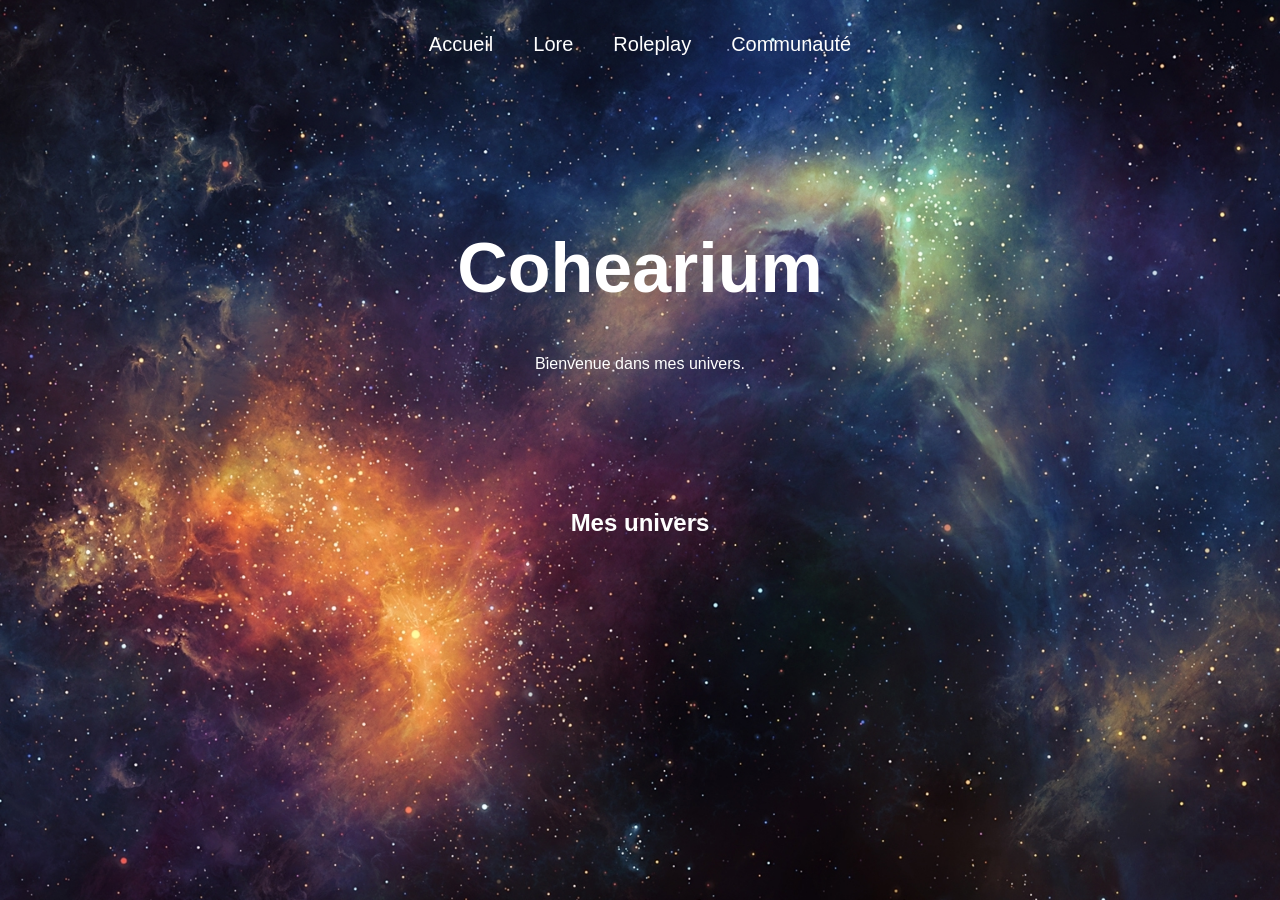
==== index.html @ 1e94feff "e" ====
<!DOCTYPE html>
<html>
<head>
    <link rel="stylesheet" href="style.css">
    <title>Mon site</title>
</head>
<body>
    <nav>
        <a href="#">Accueil</a>
        <a href="#">Lore</a>
        <a href="#">Roleplay</a>
        <a href="#">Communauté</a>
    </nav>
    <header>
        <h1>Cohearium</h1>
        <p>Bienvenue dans mes univers.</p>
    </header>

    <main>
        <h2>Mes univers</h2>
    </main>

</body>
</html>
---- style.css ----
body {
    background-image: url("galaxy.jpg");
    background-size: cover;
    background-position: center;
    background-attachment: fixed;
    color: white;
    font-family: Arial, sans-serif;
}

header {
    text-align: center;
    padding: 100px 20px;
}

h1 {
    font-size: 70px;
}

main {
    text-align: center;
}

nav {
    display: flex;
    justify-content: center;
    gap: 40px;
    padding: 25px;
}

nav a {
    color: white;
    text-decoration: none;
    font-size: 20px;
}
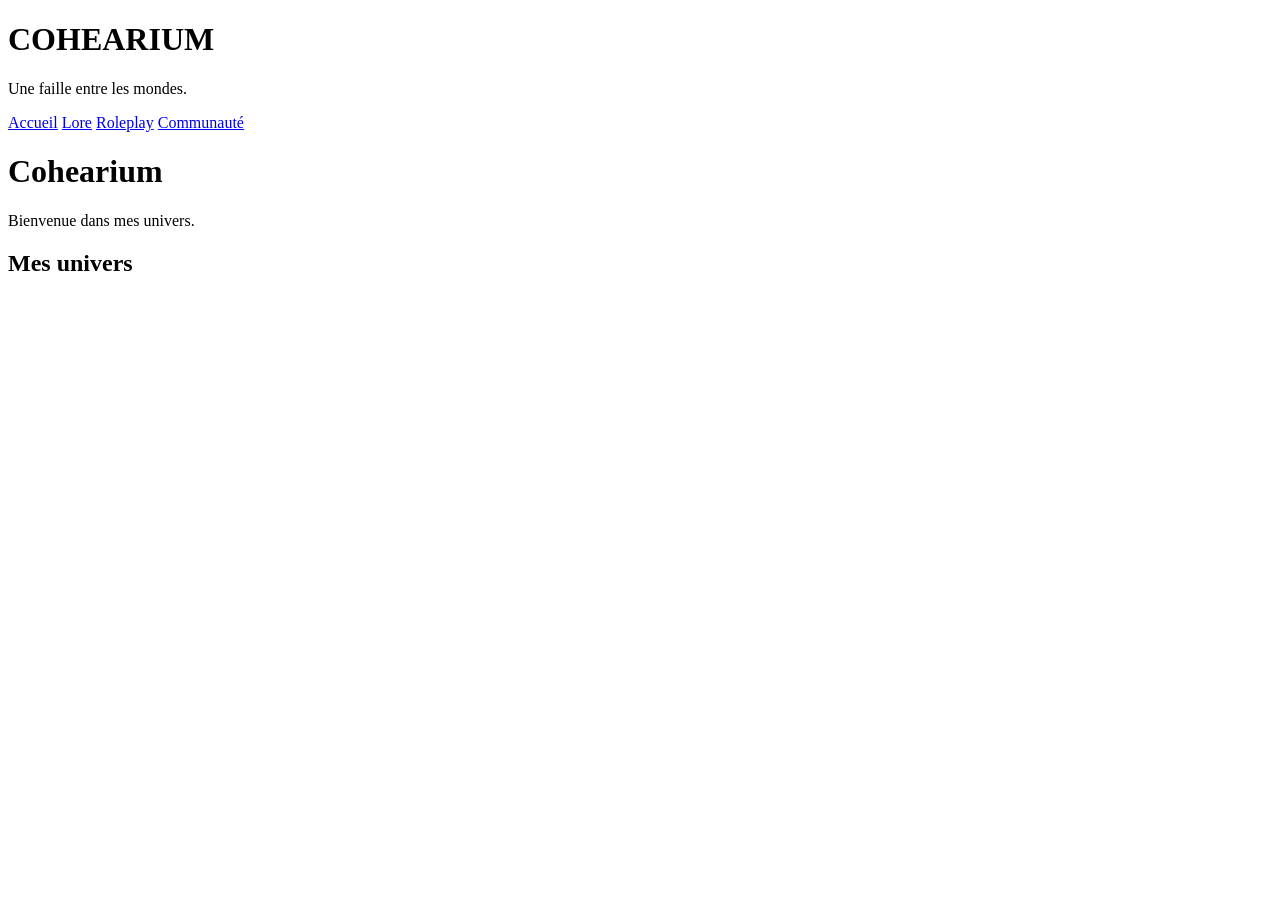
==== commit 414e0d8f: "a" ====
--- a/index.html
+++ b/index.html
@@ -1,9 +1,10 @@
 <!DOCTYPE html>
 <html>
 <head>
-    <link rel="stylesheet" href="style.css">
-    <title>Mon site</title>
+    <h1>COHEARIUM</h1>
+    <p>Une faille entre les mondes.</p>
 </head>
+
 <body>
     <nav>
         <a href="#">Accueil</a>
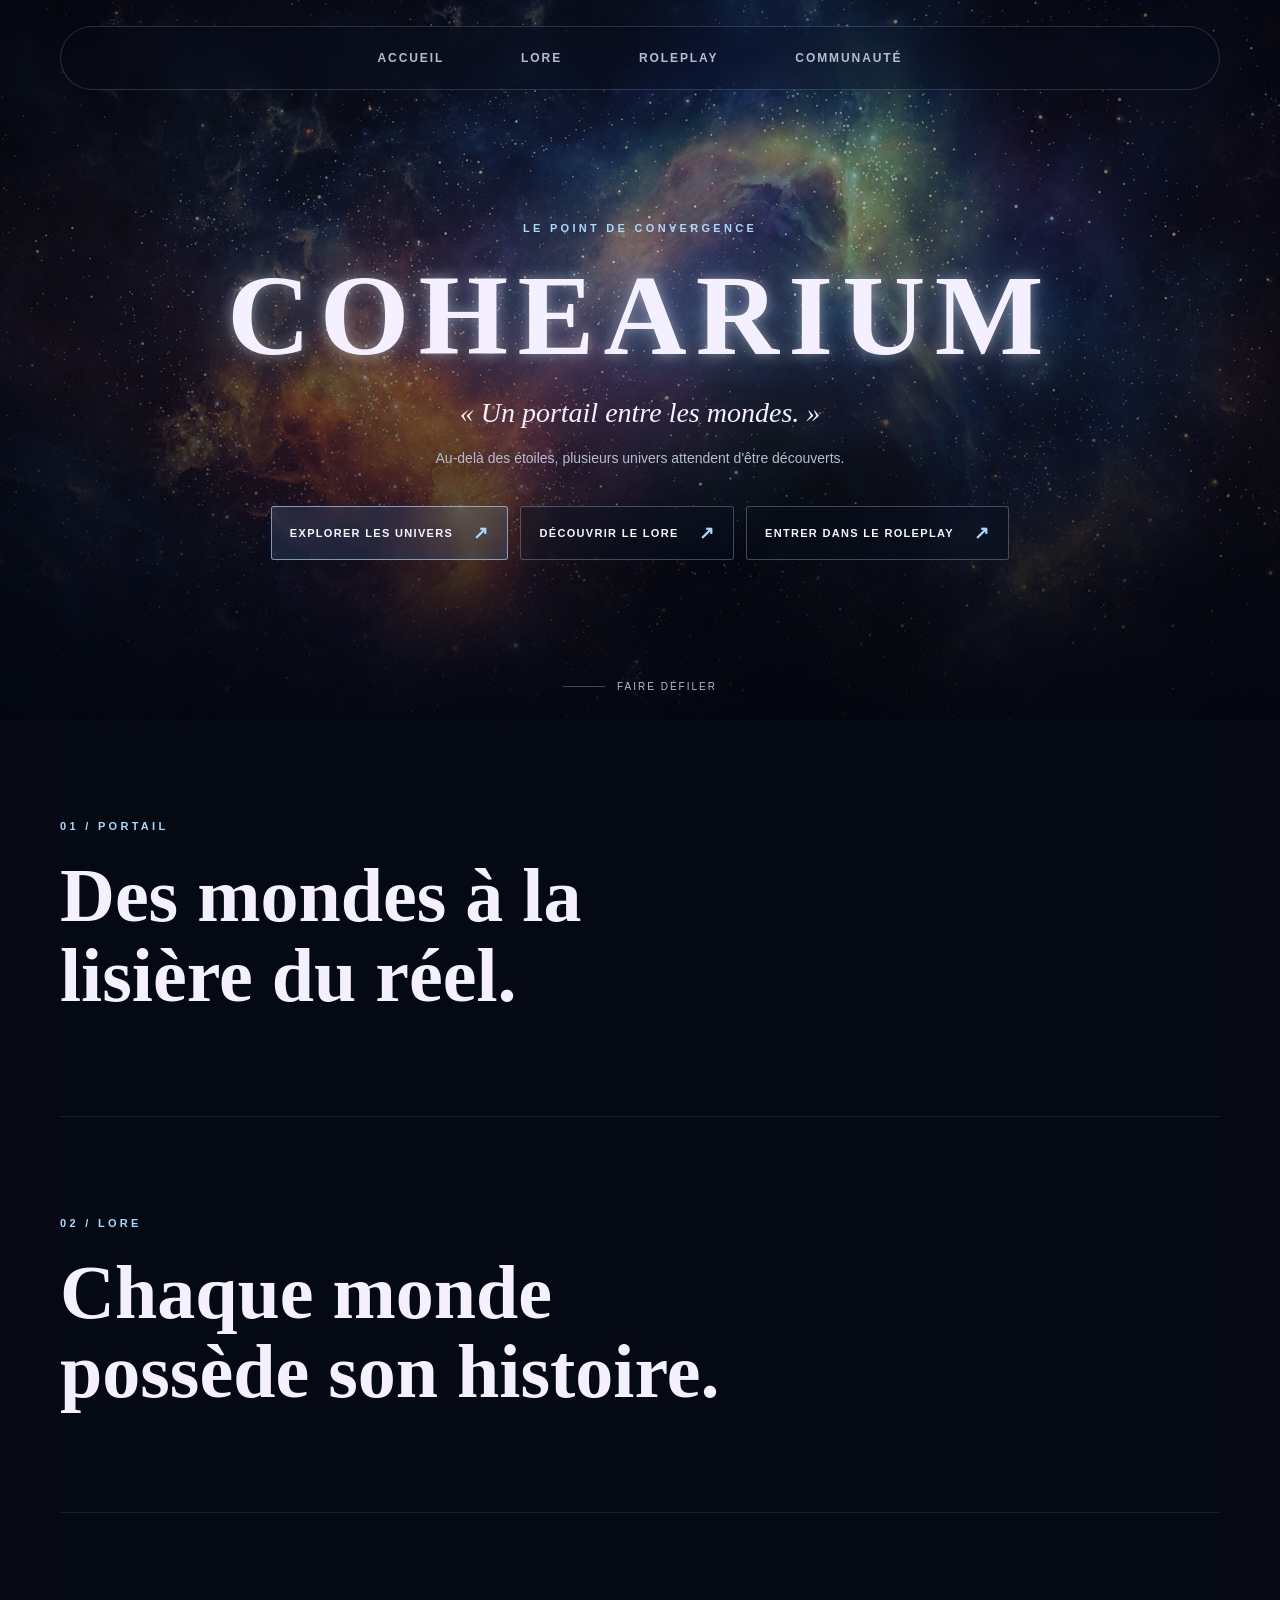
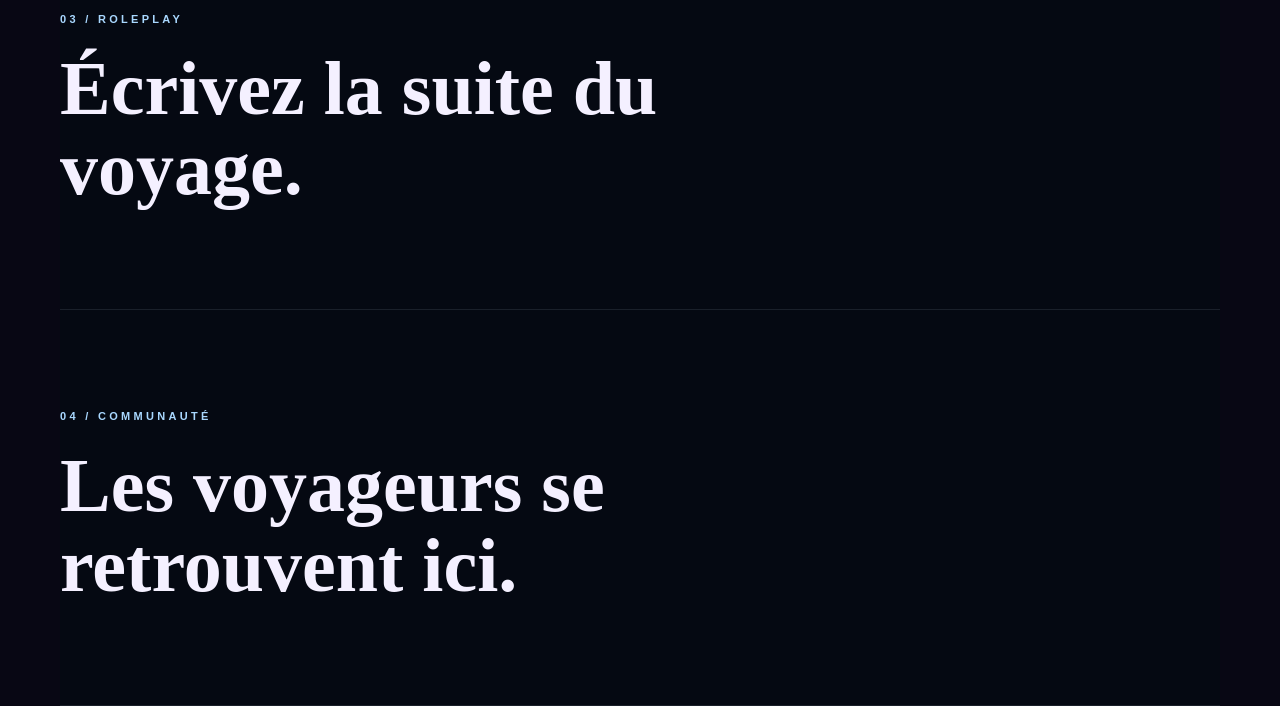
==== commit 844591eb: "e" ====
--- a/index.html
+++ b/index.html
@@ -1,25 +1,41 @@
 <!DOCTYPE html>
-<html>
+<html lang="fr">
 <head>
-    <h1>COHEARIUM</h1>
-    <p>Une faille entre les mondes.</p>
+    <meta charset="UTF-8">
+    <meta name="viewport" content="width=device-width, initial-scale=1.0">
+    <title>Cohearium | Un portail entre les mondes</title>
+    <link rel="stylesheet" href="style.css">
+    <script src="script.js" defer></script>
 </head>
 
 <body>
-    <nav>
-        <a href="#">Accueil</a>
-        <a href="#">Lore</a>
-        <a href="#">Roleplay</a>
-        <a href="#">Communauté</a>
-    </nav>
-    <header>
-        <h1>Cohearium</h1>
-        <p>Bienvenue dans mes univers.</p>
+    <header class="site-header" id="accueil">
+        <nav class="main-menu" aria-label="Menu principal">
+            <a class="active" href="#accueil">Accueil</a>
+            <a href="#lore">Lore</a>
+            <a href="#roleplay">Roleplay</a>
+            <a href="#communaute">Communauté</a>
+        </nav>
+
+        <main class="hero">
+            <p class="hero-kicker">Le point de convergence</p>
+            <h1>COHEARIUM</h1>
+            <p class="hero-subtitle">« Un portail entre les mondes. »</p>
+            <p class="hero-intro">Au-delà des étoiles, plusieurs univers attendent d'être découverts.</p>
+
+            <div class="portal-actions" aria-label="Accéder aux sections principales">
+                <a class="portal-button portal-button-primary" href="#univers"><span>Explorer les univers</span><span class="button-arrow" aria-hidden="true">↗</span></a>
+                <a class="portal-button" href="#lore"><span>Découvrir le lore</span><span class="button-arrow" aria-hidden="true">↗</span></a>
+                <a class="portal-button" href="#roleplay"><span>Entrer dans le roleplay</span><span class="button-arrow" aria-hidden="true">↗</span></a>
+            </div>
+
+            <a class="scroll-cue" href="#univers" aria-label="Faire défiler vers les univers"><span class="scroll-line"></span><span>Faire défiler</span></a>
+        </main>
     </header>
 
-    <main>
-        <h2>Mes univers</h2>
-    </main>
-
+    <section class="content-section" id="univers"><p class="section-label">01 / Portail</p><h2>Des mondes à la lisière du réel.</h2></section>
+    <section class="content-section" id="lore"><p class="section-label">02 / Lore</p><h2>Chaque monde possède son histoire.</h2></section>
+    <section class="content-section" id="roleplay"><p class="section-label">03 / Roleplay</p><h2>Écrivez la suite du voyage.</h2></section>
+    <section class="content-section" id="communaute"><p class="section-label">04 / Communauté</p><h2>Les voyageurs se retrouvent ici.</h2></section>
 </body>
 </html>
--- a/style.css
+++ b/style.css
@@ -0,0 +1,651 @@
+:root {
+	--ink: #f4f0ff;
+	--muted: #b8b0ce;
+	--violet: #b99cff;
+	--line: rgba(244, 240, 255, 0.18);
+	--night: #080714;
+}
+
+/* Homepage portal layout. Everything uses local system fonts for easy offline editing. */
+.site-header {
+	min-height: 100vh;
+	min-height: 720px;
+	display: flex;
+	flex-direction: column;
+	overflow: hidden;
+	background: linear-gradient(180deg, rgba(3, 6, 16, 0.5), rgba(3, 6, 16, 0.2) 35%, rgba(3, 6, 16, 0.92)), url('galaxy.jpg') center / cover no-repeat;
+}
+
+.site-header::after {
+	z-index: 0;
+	pointer-events: none;
+	background: radial-gradient(circle at 50% 48%, rgba(123, 184, 255, 0.15), transparent 31%), linear-gradient(90deg, rgba(2, 7, 17, 0.54), transparent 50%, rgba(2, 7, 17, 0.36));
+}
+
+.main-menu,
+.hero,
+.content-section {
+	width: min(1160px, calc(100% - 64px));
+	margin: 0 auto;
+}
+
+.main-menu {
+	position: relative;
+	z-index: 1;
+	margin-top: 26px;
+	padding: 18px 30px;
+	justify-content: center;
+	gap: clamp(28px, 6vw, 82px);
+	border: 1px solid rgba(210, 228, 255, 0.17);
+	border-radius: 999px;
+	background: rgba(9, 16, 32, 0.3);
+	backdrop-filter: blur(8px);
+}
+
+.main-menu a {
+	padding: 6px 0;
+	color: #b4bdd0;
+	font-size: 12px;
+	letter-spacing: 0.16em;
+	text-transform: uppercase;
+}
+
+.main-menu a::after {
+	background: #a9d8ff;
+}
+
+.main-menu a:hover,
+.main-menu a.active {
+	color: #f4f7ff;
+	text-shadow: 0 0 16px rgba(169, 216, 255, 0.8);
+}
+
+.hero {
+	position: relative;
+	z-index: 1;
+	flex: 1;
+	display: flex;
+	align-items: center;
+	flex-direction: column;
+	justify-content: center;
+	padding: 92px 0 120px;
+	text-align: center;
+}
+
+.hero-kicker,
+.section-label {
+	margin: 0 0 24px;
+	color: #a9d8ff;
+	font-size: 11px;
+	font-weight: 700;
+	letter-spacing: 0.3em;
+	text-transform: uppercase;
+}
+
+.hero h1,
+.content-section h2 {
+	margin: 0;
+	font-family: Georgia, 'Times New Roman', serif;
+	font-weight: 800;
+}
+
+.hero h1 {
+	font-size: clamp(58px, 10vw, 128px);
+	letter-spacing: 0.12em;
+	line-height: 1;
+	text-shadow: 0 0 14px rgba(244, 247, 255, 0.45), 0 0 48px rgba(128, 194, 255, 0.38);
+}
+
+.hero-subtitle {
+	margin: 24px 0 0;
+	font-family: Georgia, 'Times New Roman', serif;
+	font-size: clamp(19px, 3vw, 28px);
+	font-style: italic;
+}
+
+.hero-intro {
+	max-width: 440px;
+	margin: 18px 0 36px;
+	color: #b4bdd0;
+	font-size: 14px;
+	line-height: 1.6;
+}
+
+.portal-actions {
+	display: flex;
+	justify-content: center;
+	flex-wrap: wrap;
+	gap: 12px;
+}
+
+.portal-button {
+	min-width: 210px;
+	padding: 15px 18px;
+	display: inline-flex;
+	align-items: center;
+	justify-content: space-between;
+	gap: 20px;
+	border: 1px solid rgba(218, 231, 255, 0.28);
+	border-radius: 3px;
+	color: #f4f7ff;
+	background: rgba(9, 17, 34, 0.32);
+	font-size: 11px;
+	font-weight: 700;
+	letter-spacing: 0.12em;
+	text-transform: uppercase;
+	text-decoration: none;
+	backdrop-filter: blur(6px);
+	transition: 220ms ease;
+}
+
+.portal-button:hover,
+.portal-button:focus-visible {
+	border-color: #a9d8ff;
+	background: rgba(120, 178, 234, 0.16);
+	box-shadow: 0 0 22px rgba(124, 193, 255, 0.22);
+	transform: translateY(-3px);
+}
+
+.portal-button-primary {
+	border-color: rgba(169, 216, 255, 0.65);
+	background: rgba(104, 164, 220, 0.16);
+}
+
+.button-arrow {
+	color: #a9d8ff;
+	font-size: 18px;
+}
+
+.scroll-cue {
+	position: absolute;
+	bottom: 28px;
+	display: flex;
+	align-items: center;
+	gap: 12px;
+	color: #b4bdd0;
+	font-size: 10px;
+	letter-spacing: 0.2em;
+	text-transform: uppercase;
+	text-decoration: none;
+}
+
+.scroll-line {
+	width: 42px;
+	height: 1px;
+	background: rgba(218, 231, 255, 0.28);
+}
+
+.content-section {
+	min-height: 380px;
+	padding: 100px 0;
+	background: #050912;
+	border-bottom: 1px solid rgba(210, 228, 255, 0.1);
+}
+
+.content-section h2 {
+	max-width: 700px;
+	font-size: clamp(38px, 6vw, 76px);
+	line-height: 1.05;
+}
+
+@media (max-width: 700px) {
+	.main-menu,
+	.hero,
+	.content-section {
+		width: min(100% - 32px, 1160px);
+	}
+
+	.main-menu {
+		padding: 14px 12px;
+		gap: 0;
+		justify-content: space-around;
+	}
+
+	.main-menu a {
+		font-size: 9px;
+		letter-spacing: 0.08em;
+	}
+
+	.hero {
+		padding-top: 80px;
+	}
+
+	.hero h1 {
+		font-size: clamp(47px, 15vw, 90px);
+		letter-spacing: 0.07em;
+	}
+
+	.portal-actions {
+		width: 100%;
+		flex-direction: column;
+	}
+
+	.portal-button {
+		width: 100%;
+		min-width: 0;
+	}
+}
+
+* {
+	box-sizing: border-box;
+}
+
+html {
+	scroll-behavior: smooth;
+}
+
+body {
+	margin: 0;
+	color: var(--ink);
+	background: var(--night);
+	font-family: 'Space Grotesk', sans-serif;
+}
+
+.site-header {
+	min-height: 680px;
+	position: relative;
+	isolation: isolate;
+	background: linear-gradient(180deg, rgba(7, 6, 20, 0.28) 0%, rgba(7, 6, 20, 0.7) 76%, var(--night) 100%), url('galaxy.jpg') center / cover;
+}
+
+.site-header::after {
+	content: '';
+	position: absolute;
+	inset: 0;
+	z-index: -1;
+	background: radial-gradient(circle at 73% 32%, rgba(171, 124, 255, 0.22), transparent 28%), linear-gradient(90deg, rgba(8, 7, 20, 0.84), transparent 68%);
+}
+
+.header-content,
+.hero,
+main {
+	width: min(1120px, calc(100% - 48px));
+	margin: 0 auto;
+}
+
+.header-content {
+	padding: 30px 0;
+	display: flex;
+	align-items: center;
+	justify-content: space-between;
+	gap: 32px;
+	border-bottom: 1px solid var(--line);
+}
+
+.brand {
+	display: flex;
+	align-items: center;
+	gap: 12px;
+	color: var(--ink);
+	text-decoration: none;
+}
+
+.brand-mark {
+	color: var(--violet);
+	font-size: 27px;
+	line-height: 1;
+}
+
+.brand strong,
+.brand small {
+	display: block;
+}
+
+.brand strong {
+	font-family: 'Syne', sans-serif;
+	font-size: 17px;
+	letter-spacing: 0.16em;
+}
+
+.brand small {
+	margin-top: 4px;
+	color: var(--muted);
+	font-size: 10px;
+	letter-spacing: 0.08em;
+	text-transform: uppercase;
+}
+
+.main-menu {
+	display: flex;
+	align-items: center;
+	gap: clamp(18px, 3vw, 42px);
+}
+
+.main-menu a {
+	position: relative;
+	padding: 8px 0;
+	color: var(--muted);
+	font-size: 13px;
+	font-weight: 600;
+	text-decoration: none;
+	transition: color 180ms ease;
+}
+
+.main-menu a::after {
+	content: '';
+	position: absolute;
+	right: 0;
+	bottom: 0;
+	left: 0;
+	height: 2px;
+	background: var(--violet);
+	transform: scaleX(0);
+	transition: transform 180ms ease;
+}
+
+.main-menu a:hover,
+.main-menu a.active {
+	color: var(--ink);
+}
+
+.main-menu a:hover::after,
+.main-menu a.active::after {
+	transform: scaleX(1);
+}
+
+.hero {
+	padding: clamp(100px, 17vh, 170px) 0 120px;
+}
+
+.eyebrow {
+	margin: 0 0 18px;
+	color: var(--violet);
+	font-size: 11px;
+	font-weight: 700;
+	letter-spacing: 0.2em;
+	text-transform: uppercase;
+}
+
+.hero h1,
+main h2 {
+	margin: 0;
+	font-family: 'Syne', sans-serif;
+	font-weight: 800;
+	letter-spacing: -0.02em;
+}
+
+.hero h1 {
+	max-width: 680px;
+	font-size: clamp(48px, 8vw, 94px);
+	line-height: 0.98;
+}
+
+.hero-copy {
+	max-width: 430px;
+	margin: 26px 0 32px;
+	color: var(--muted);
+	font-size: 16px;
+	line-height: 1.6;
+}
+
+.hero-link {
+	display: inline-flex;
+	align-items: center;
+	gap: 12px;
+	color: var(--ink);
+	font-size: 13px;
+	font-weight: 700;
+	text-decoration: none;
+}
+
+.hero-link span {
+	color: var(--violet);
+	font-size: 20px;
+}
+
+main section {
+	padding: 92px 0;
+}
+
+main h2 {
+	font-size: clamp(32px, 5vw, 56px);
+}
+
+@media (max-width: 700px) {
+	.site-header {
+		min-height: 720px;
+	}
+
+	.header-content {
+		width: min(100% - 32px, 1120px);
+		padding: 22px 0;
+		align-items: flex-start;
+		flex-direction: column;
+		gap: 22px;
+	}
+
+	.main-menu {
+		width: 100%;
+		justify-content: space-between;
+		gap: 10px;
+	}
+
+	.main-menu a {
+		font-size: 11px;
+	}
+
+	.hero,
+	main {
+		width: min(100% - 32px, 1120px);
+	}
+
+	.hero {
+		padding-top: 105px;
+	}
+}
+
+/* Final homepage overrides keep the design easy to find and edit. */
+.site-header {
+	min-height: 100vh;
+	min-height: 720px;
+	display: flex;
+	flex-direction: column;
+	overflow: hidden;
+	background: linear-gradient(180deg, rgba(3, 6, 16, 0.5), rgba(3, 6, 16, 0.2) 35%, rgba(3, 6, 16, 0.92)), url('galaxy.jpg') center / cover no-repeat;
+}
+
+.site-header::after {
+	z-index: 0;
+	pointer-events: none;
+	background: radial-gradient(circle at 50% 48%, rgba(123, 184, 255, 0.15), transparent 31%), linear-gradient(90deg, rgba(2, 7, 17, 0.54), transparent 50%, rgba(2, 7, 17, 0.36));
+}
+
+.main-menu,
+.hero,
+.content-section {
+	width: min(1160px, calc(100% - 64px));
+	margin-right: auto;
+	margin-left: auto;
+}
+
+.main-menu {
+	position: relative;
+	z-index: 1;
+	margin-top: 26px;
+	padding: 18px 30px;
+	justify-content: center;
+	gap: clamp(28px, 6vw, 82px);
+	border: 1px solid rgba(210, 228, 255, 0.17);
+	border-radius: 999px;
+	background: rgba(9, 16, 32, 0.3);
+	backdrop-filter: blur(8px);
+}
+
+.main-menu a {
+	padding: 6px 0;
+	color: #b4bdd0;
+	font-size: 12px;
+	letter-spacing: 0.16em;
+	text-transform: uppercase;
+}
+
+.main-menu a:hover,
+.main-menu a.active {
+	color: #f4f7ff;
+	text-shadow: 0 0 16px rgba(169, 216, 255, 0.8);
+}
+
+.main-menu a::after {
+	background: #a9d8ff;
+}
+
+.hero {
+	position: relative;
+	z-index: 1;
+	flex: 1;
+	display: flex;
+	align-items: center;
+	flex-direction: column;
+	justify-content: center;
+	padding: 92px 0 120px;
+	text-align: center;
+}
+
+.hero h1,
+.content-section h2 {
+	font-family: Georgia, 'Times New Roman', serif;
+}
+
+.hero h1 {
+	max-width: 100%;
+	font-size: clamp(52px, 9vw, 118px);
+	letter-spacing: 0.08em;
+	line-height: 1;
+	text-shadow: 0 0 14px rgba(244, 247, 255, 0.45), 0 0 48px rgba(128, 194, 255, 0.38);
+}
+
+.hero-kicker,
+.section-label {
+	color: #a9d8ff;
+	letter-spacing: 0.3em;
+}
+
+.hero-subtitle {
+	margin: 24px 0 0;
+	font-family: Georgia, 'Times New Roman', serif;
+	font-size: clamp(19px, 3vw, 28px);
+	font-style: italic;
+}
+
+.hero-intro {
+	max-width: 440px;
+	margin: 18px 0 36px;
+	color: #b4bdd0;
+	font-size: 14px;
+	line-height: 1.6;
+}
+
+.portal-actions {
+	display: flex;
+	justify-content: center;
+	flex-wrap: wrap;
+	gap: 12px;
+}
+
+.portal-button {
+	min-width: 210px;
+	padding: 15px 18px;
+	display: inline-flex;
+	align-items: center;
+	justify-content: space-between;
+	gap: 20px;
+	border: 1px solid rgba(218, 231, 255, 0.28);
+	border-radius: 3px;
+	color: #f4f7ff;
+	background: rgba(9, 17, 34, 0.32);
+	font-size: 11px;
+	font-weight: 700;
+	letter-spacing: 0.12em;
+	text-transform: uppercase;
+	text-decoration: none;
+	backdrop-filter: blur(6px);
+	transition: 220ms ease;
+}
+
+.portal-button:hover,
+.portal-button:focus-visible {
+	border-color: #a9d8ff;
+	background: rgba(120, 178, 234, 0.16);
+	box-shadow: 0 0 22px rgba(124, 193, 255, 0.22);
+	transform: translateY(-3px);
+}
+
+.portal-button-primary {
+	border-color: rgba(169, 216, 255, 0.65);
+	background: rgba(104, 164, 220, 0.16);
+}
+
+.button-arrow {
+	color: #a9d8ff;
+	font-size: 18px;
+}
+
+.scroll-cue {
+	position: absolute;
+	bottom: 28px;
+	display: flex;
+	align-items: center;
+	gap: 12px;
+	color: #b4bdd0;
+	font-size: 10px;
+	letter-spacing: 0.2em;
+	text-transform: uppercase;
+	text-decoration: none;
+}
+
+.scroll-line {
+	width: 42px;
+	height: 1px;
+	background: rgba(218, 231, 255, 0.28);
+}
+
+.content-section {
+	min-height: 380px;
+	padding: 100px 0;
+	background: #050912;
+	border-bottom: 1px solid rgba(210, 228, 255, 0.1);
+}
+
+.content-section h2 {
+	max-width: 700px;
+	font-size: clamp(38px, 6vw, 76px);
+	line-height: 1.05;
+}
+
+@media (max-width: 700px) {
+	.main-menu,
+	.hero,
+	.content-section {
+		width: min(100% - 32px, 1160px);
+	}
+
+	.main-menu {
+		padding: 14px 12px;
+		gap: 0;
+		justify-content: space-around;
+	}
+
+	.main-menu a {
+		font-size: 9px;
+		letter-spacing: 0.08em;
+	}
+
+	.hero {
+		padding-top: 80px;
+	}
+
+	.hero h1 {
+		font-size: clamp(43px, 14vw, 78px);
+		letter-spacing: 0.05em;
+	}
+
+	.portal-actions {
+		width: 100%;
+		flex-direction: column;
+	}
+
+	.portal-button {
+		width: 100%;
+		min-width: 0;
+	}
+}
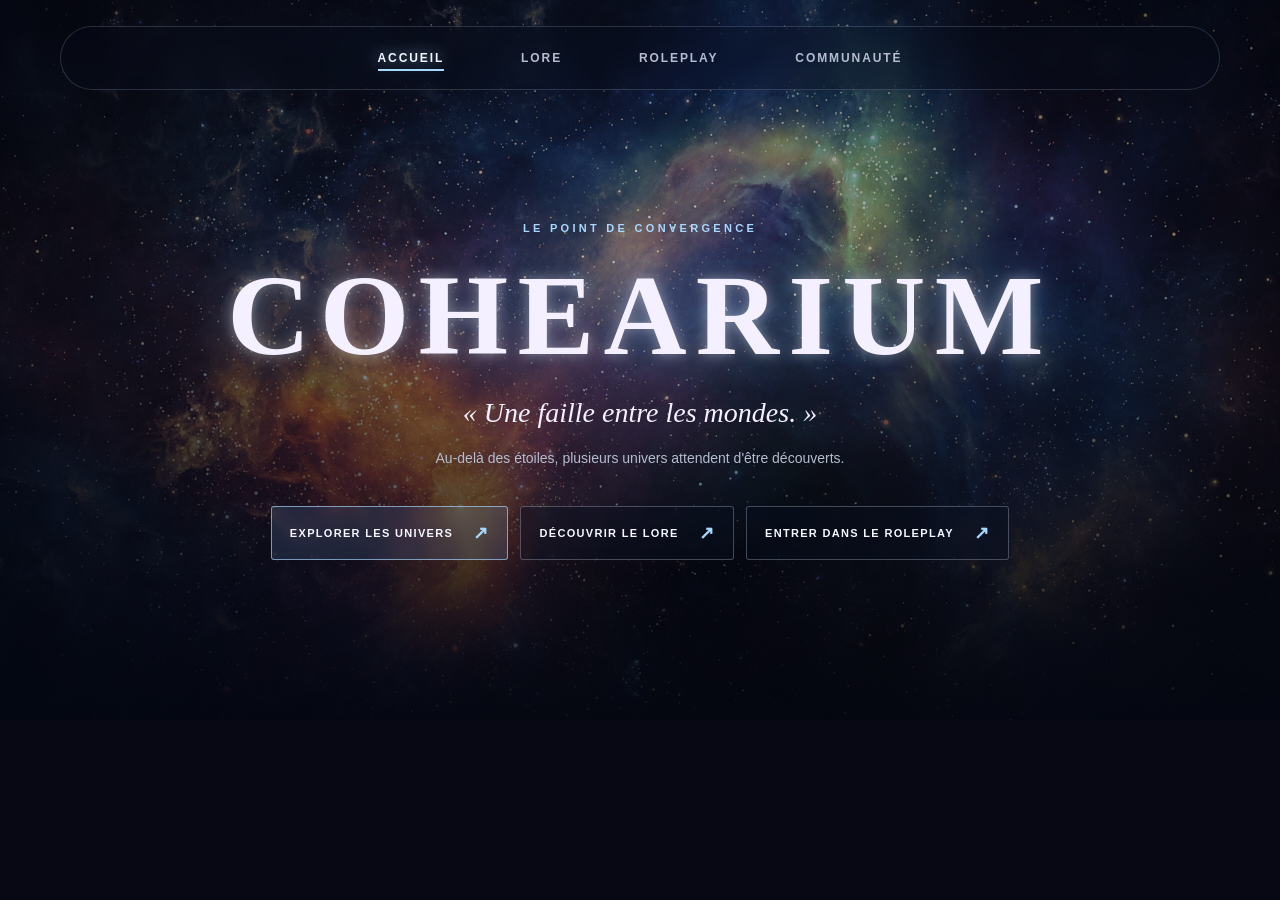
==== commit e04ed0f2: "a" ====
--- a/index.html
+++ b/index.html
@@ -3,39 +3,31 @@
 <head>
     <meta charset="UTF-8">
     <meta name="viewport" content="width=device-width, initial-scale=1.0">
-    <title>Cohearium | Un portail entre les mondes</title>
+    <title>Cohearium | Une faille entre les mondes</title>
     <link rel="stylesheet" href="style.css">
-    <script src="script.js" defer></script>
 </head>
 
 <body>
     <header class="site-header" id="accueil">
         <nav class="main-menu" aria-label="Menu principal">
             <a class="active" href="#accueil">Accueil</a>
-            <a href="#lore">Lore</a>
-            <a href="#roleplay">Roleplay</a>
-            <a href="#communaute">Communauté</a>
+            <a href="lore.html">Lore</a>
+            <a href="roleplay.html">Roleplay</a>
+            <a href="communaute.html">Communauté</a>
         </nav>
 
         <main class="hero">
             <p class="hero-kicker">Le point de convergence</p>
             <h1>COHEARIUM</h1>
-            <p class="hero-subtitle">« Un portail entre les mondes. »</p>
+            <p class="hero-subtitle">« Une faille entre les mondes. »</p>
             <p class="hero-intro">Au-delà des étoiles, plusieurs univers attendent d'être découverts.</p>
 
             <div class="portal-actions" aria-label="Accéder aux sections principales">
-                <a class="portal-button portal-button-primary" href="#univers"><span>Explorer les univers</span><span class="button-arrow" aria-hidden="true">↗</span></a>
-                <a class="portal-button" href="#lore"><span>Découvrir le lore</span><span class="button-arrow" aria-hidden="true">↗</span></a>
-                <a class="portal-button" href="#roleplay"><span>Entrer dans le roleplay</span><span class="button-arrow" aria-hidden="true">↗</span></a>
+                <a class="portal-button portal-button-primary" href="univers.html"><span>Explorer les univers</span><span class="button-arrow" aria-hidden="true">↗</span></a>
+                <a class="portal-button" href="lore.html"><span>Découvrir le lore</span><span class="button-arrow" aria-hidden="true">↗</span></a>
+                <a class="portal-button" href="roleplay.html"><span>Entrer dans le roleplay</span><span class="button-arrow" aria-hidden="true">↗</span></a>
             </div>
-
-            <a class="scroll-cue" href="#univers" aria-label="Faire défiler vers les univers"><span class="scroll-line"></span><span>Faire défiler</span></a>
         </main>
     </header>
-
-    <section class="content-section" id="univers"><p class="section-label">01 / Portail</p><h2>Des mondes à la lisière du réel.</h2></section>
-    <section class="content-section" id="lore"><p class="section-label">02 / Lore</p><h2>Chaque monde possède son histoire.</h2></section>
-    <section class="content-section" id="roleplay"><p class="section-label">03 / Roleplay</p><h2>Écrivez la suite du voyage.</h2></section>
-    <section class="content-section" id="communaute"><p class="section-label">04 / Communauté</p><h2>Les voyageurs se retrouvent ici.</h2></section>
 </body>
 </html>
--- a/style.css
+++ b/style.css
@@ -13,7 +13,7 @@
 	display: flex;
 	flex-direction: column;
 	overflow: hidden;
-	background: linear-gradient(180deg, rgba(3, 6, 16, 0.5), rgba(3, 6, 16, 0.2) 35%, rgba(3, 6, 16, 0.92)), url('galaxy.jpg') center / cover no-repeat;
+	background: linear-gradient(180deg, rgba(3, 6, 16, 0.5), rgba(3, 6, 16, 0.2) 35%, rgba(3, 6, 16, 0.92)), url('galaxy.png') center / cover no-repeat, url('galaxy.jpg') center / cover no-repeat;
 }
 
 .site-header::after {
@@ -245,7 +245,7 @@
 	min-height: 680px;
 	position: relative;
 	isolation: isolate;
-	background: linear-gradient(180deg, rgba(7, 6, 20, 0.28) 0%, rgba(7, 6, 20, 0.7) 76%, var(--night) 100%), url('galaxy.jpg') center / cover;
+	background: linear-gradient(180deg, rgba(7, 6, 20, 0.28) 0%, rgba(7, 6, 20, 0.7) 76%, var(--night) 100%), url('galaxy.png') center / cover no-repeat, url('galaxy.jpg') center / cover no-repeat;
 }
 
 .site-header::after {
@@ -441,7 +441,7 @@
 	display: flex;
 	flex-direction: column;
 	overflow: hidden;
-	background: linear-gradient(180deg, rgba(3, 6, 16, 0.5), rgba(3, 6, 16, 0.2) 35%, rgba(3, 6, 16, 0.92)), url('galaxy.jpg') center / cover no-repeat;
+	background: linear-gradient(180deg, rgba(3, 6, 16, 0.5), rgba(3, 6, 16, 0.2) 35%, rgba(3, 6, 16, 0.92)), url('galaxy.png') center / cover no-repeat, url('galaxy.jpg') center / cover no-repeat;
 }
 
 .site-header::after {
@@ -648,4 +648,4 @@
 		width: 100%;
 		min-width: 0;
 	}
-}
+}
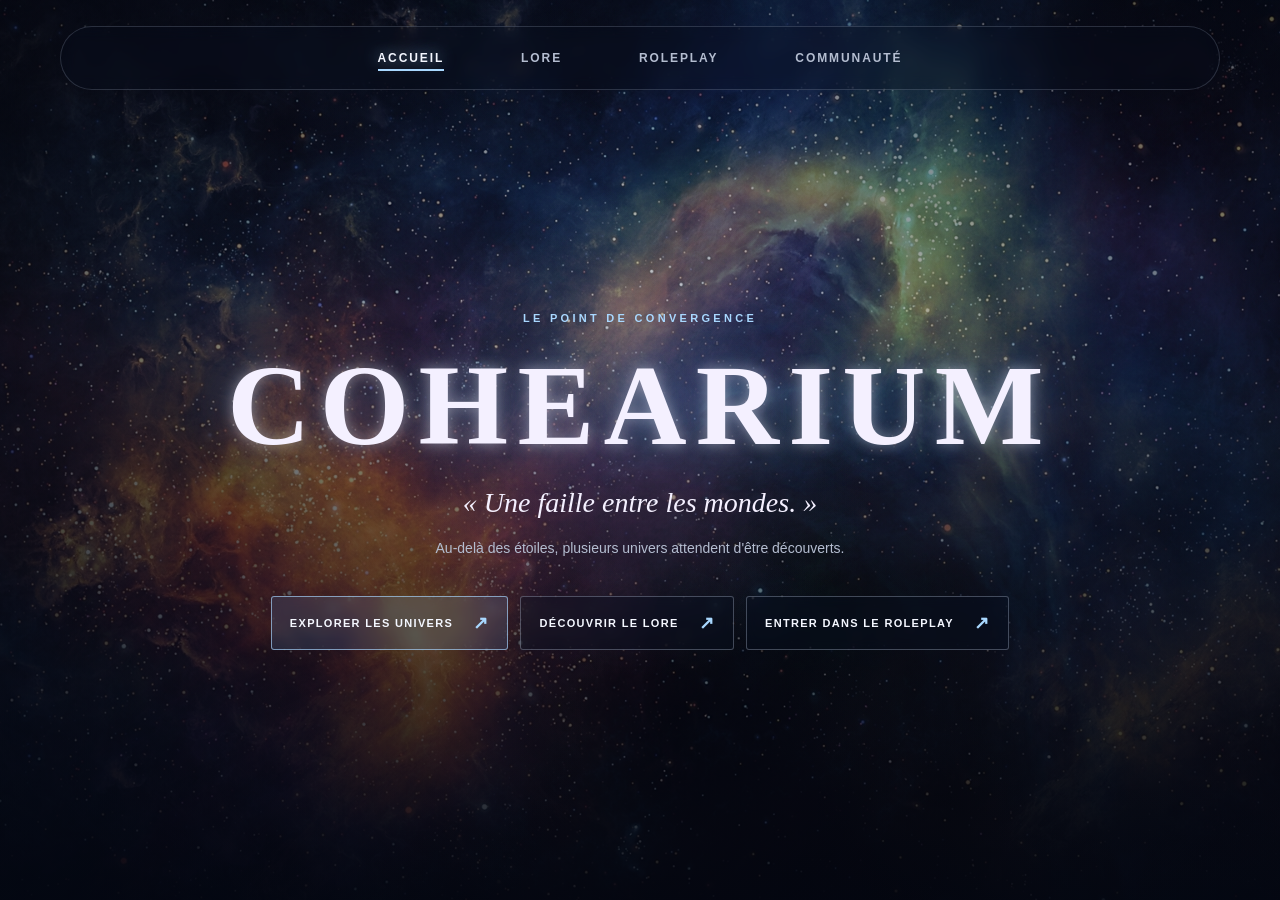
==== commit a405cc69: "fah" ====
--- a/index.html
+++ b/index.html
@@ -24,7 +24,7 @@
 
             <div class="portal-actions" aria-label="Accéder aux sections principales">
                 <a class="portal-button portal-button-primary" href="univers.html"><span>Explorer les univers</span><span class="button-arrow" aria-hidden="true">↗</span></a>
-                <a class="portal-button" href="lore.html"><span>Découvrir le lore</span><span class="button-arrow" aria-hidden="true">↗</span></a>
+                <a class="portal-button portal-button-middle" href="lore.html"><span>Découvrir le lore</span><span class="button-arrow" aria-hidden="true">↗</span></a>
                 <a class="portal-button" href="roleplay.html"><span>Entrer dans le roleplay</span><span class="button-arrow" aria-hidden="true">↗</span></a>
             </div>
         </main>
--- a/style.css
+++ b/style.css
@@ -151,6 +151,17 @@
 	background: rgba(104, 164, 220, 0.16);
 }
 
+/* The middle button blends the brighter primary button with the darker side buttons. */
+.portal-button-middle {
+	border-color: rgba(169, 216, 255, 0.46);
+	background: rgba(57, 105, 157, 0.24);
+}
+
+.portal-button-middle:hover,
+.portal-button-middle:focus-visible {
+	background: rgba(99, 157, 211, 0.2);
+}
+
 .button-arrow {
 	color: #a9d8ff;
 	font-size: 18px;
@@ -224,6 +235,301 @@
 		width: 100%;
 		min-width: 0;
 	}
+}
+
+/* Lore page */
+.lore-page {
+	min-height: 100vh;
+	background: #050912;
+}
+
+.lore-header {
+	min-height: 360px;
+	padding-bottom: 70px;
+	background: linear-gradient(180deg, rgba(3, 6, 16, 0.42), #050912), url('galaxy.jpg') center 42% / cover no-repeat;
+}
+
+.lore-intro {
+	width: min(1160px, calc(100% - 64px));
+	margin: 0 auto;
+	padding-top: 74px;
+}
+
+.lore-intro h1 {
+	margin: 0;
+	font-family: Georgia, 'Times New Roman', serif;
+	font-size: clamp(48px, 8vw, 94px);
+	line-height: 1;
+	text-shadow: 0 0 28px rgba(128, 194, 255, 0.4);
+}
+
+.lore-intro p:last-child {
+	max-width: 460px;
+	margin: 22px 0 0;
+	color: #b4bdd0;
+	line-height: 1.6;
+}
+
+.worlds {
+	width: min(1160px, calc(100% - 64px));
+	margin: -30px auto 0;
+	display: grid;
+	grid-template-columns: repeat(2, minmax(0, 1fr));
+	gap: 22px;
+}
+
+.world-card {
+	position: relative;
+	min-height: 430px;
+	overflow: hidden;
+	border: 1px solid rgba(218, 231, 255, 0.22);
+	border-radius: 4px;
+	color: #f4f7ff;
+	background: #0b1220;
+	text-decoration: none;
+}
+
+.world-card img,
+.world-card-overlay {
+	position: absolute;
+	inset: 0;
+	width: 100%;
+	height: 100%;
+}
+
+.world-card img {
+	object-fit: cover;
+	transition: transform 500ms ease;
+}
+
+.world-card-overlay {
+	background: linear-gradient(180deg, rgba(3, 6, 16, 0.04) 20%, rgba(3, 6, 16, 0.88) 100%);
+}
+
+.world-card-content {
+	position: absolute;
+	right: 28px;
+	bottom: 26px;
+	left: 28px;
+	display: flex;
+	align-items: flex-start;
+	flex-direction: column;
+}
+
+.world-number {
+	margin-bottom: 10px;
+	color: #a9d8ff;
+	font-size: 10px;
+	font-weight: 700;
+	letter-spacing: 0.22em;
+	text-transform: uppercase;
+}
+
+.world-card strong {
+	font-family: Georgia, 'Times New Roman', serif;
+	font-size: clamp(38px, 5vw, 62px);
+}
+
+.world-link {
+	margin-top: 18px;
+	font-size: 11px;
+	font-weight: 700;
+	letter-spacing: 0.12em;
+	text-transform: uppercase;
+}
+
+.world-link span {
+	margin-left: 8px;
+	color: #a9d8ff;
+	font-size: 18px;
+}
+
+.world-card:hover,
+.world-card:focus-visible {
+	border-color: #a9d8ff;
+	box-shadow: 0 0 28px rgba(124, 193, 255, 0.16);
+}
+
+.world-card:hover img,
+.world-card:focus-visible img {
+	transform: scale(1.05);
+}
+
+@media (max-width: 700px) {
+	.lore-header,
+	.lore-intro,
+	.worlds {
+		width: 100%;
+	}
+
+	.lore-header {
+		min-height: 390px;
+		padding-bottom: 60px;
+	}
+
+	.lore-intro {
+		padding: 64px 16px 0;
+	}
+
+	.worlds {
+		width: calc(100% - 32px);
+		margin-top: -20px;
+		grid-template-columns: 1fr;
+	}
+
+	.world-card {
+		min-height: 360px;
+	}
+}
+
+/* Vixy page */
+.vixy-page {
+	min-height: 100vh;
+	background: #050912;
+}
+
+.vixy-header {
+	min-height: 440px;
+	padding-bottom: 80px;
+	background: linear-gradient(180deg, rgba(3, 6, 16, 0.42), #050912), url('vixy.jpg') center / cover no-repeat;
+}
+
+.vixy-heading,
+.vixy-content {
+	width: min(1000px, calc(100% - 64px));
+	margin: 0 auto;
+}
+
+.vixy-heading {
+	padding-top: 88px;
+}
+
+.vixy-heading h1 {
+	margin: 0;
+	font-family: Georgia, 'Times New Roman', serif;
+	font-size: clamp(64px, 12vw, 140px);
+	line-height: 0.95;
+	text-shadow: 0 0 30px rgba(128, 194, 255, 0.45);
+}
+
+.vixy-heading p:last-child {
+	max-width: 480px;
+	margin: 22px 0 0;
+	color: #b4bdd0;
+	line-height: 1.6;
+}
+
+.vixy-content {
+	position: relative;
+	margin-top: -44px;
+	padding-bottom: 90px;
+}
+
+.lore-article {
+	padding: clamp(26px, 5vw, 58px);
+	border: 1px solid rgba(218, 231, 255, 0.24);
+	border-radius: 4px;
+	background: rgba(7, 14, 28, 0.78);
+	box-shadow: 0 18px 60px rgba(0, 0, 0, 0.35);
+	backdrop-filter: blur(12px);
+}
+
+.lore-article p {
+	margin: 0 0 20px;
+	color: #d6deec;
+	font-family: Georgia, 'Times New Roman', serif;
+	font-size: 17px;
+	line-height: 1.8;
+}
+
+.lore-article p:last-child {
+	margin-bottom: 0;
+}
+
+.lore-article .lore-quote {
+	margin: 30px 0;
+	padding-left: 22px;
+	border-left: 2px solid #a9d8ff;
+	color: #f4f7ff;
+	font-size: clamp(20px, 3vw, 28px);
+	line-height: 1.4;
+	text-shadow: 0 0 16px rgba(169, 216, 255, 0.35);
+}
+
+.vixy-links {
+	margin-top: 28px;
+	display: flex;
+	justify-content: center;
+	flex-wrap: wrap;
+	gap: 12px;
+}
+
+.vixy-links a {
+	min-width: 150px;
+	padding: 14px 20px;
+	border: 1px solid rgba(218, 231, 255, 0.28);
+	border-radius: 3px;
+	color: #f4f7ff;
+	background: rgba(9, 17, 34, 0.68);
+	font-size: 11px;
+	font-weight: 700;
+	letter-spacing: 0.14em;
+	text-align: center;
+	text-transform: uppercase;
+	text-decoration: none;
+	transition: 220ms ease;
+}
+
+.vixy-links a:hover,
+.vixy-links a:focus-visible {
+	border-color: #a9d8ff;
+	background: rgba(99, 157, 211, 0.2);
+	box-shadow: 0 0 20px rgba(124, 193, 255, 0.18);
+	transform: translateY(-2px);
+}
+
+@media (max-width: 700px) {
+	.vixy-header,
+	.vixy-heading,
+	.vixy-content {
+		width: 100%;
+	}
+
+	.vixy-header {
+		min-height: 400px;
+		padding-bottom: 60px;
+	}
+
+	.vixy-heading {
+		padding: 68px 16px 0;
+	}
+
+	.vixy-content {
+		width: calc(100% - 32px);
+	}
+
+	.lore-article p {
+		font-size: 16px;
+		line-height: 1.7;
+	}
+
+	.vixy-links {
+		flex-direction: column;
+	}
+
+	.vixy-links a {
+		width: 100%;
+	}
+}
+
+/* The image area fills the browser window, with no page-sized frame around it. */
+.site-header {
+	width: 100%;
+	height: 100vh;
+	height: 100dvh;
+	min-height: 0;
+	max-width: none;
+	margin: 0;
 }
 
 * {
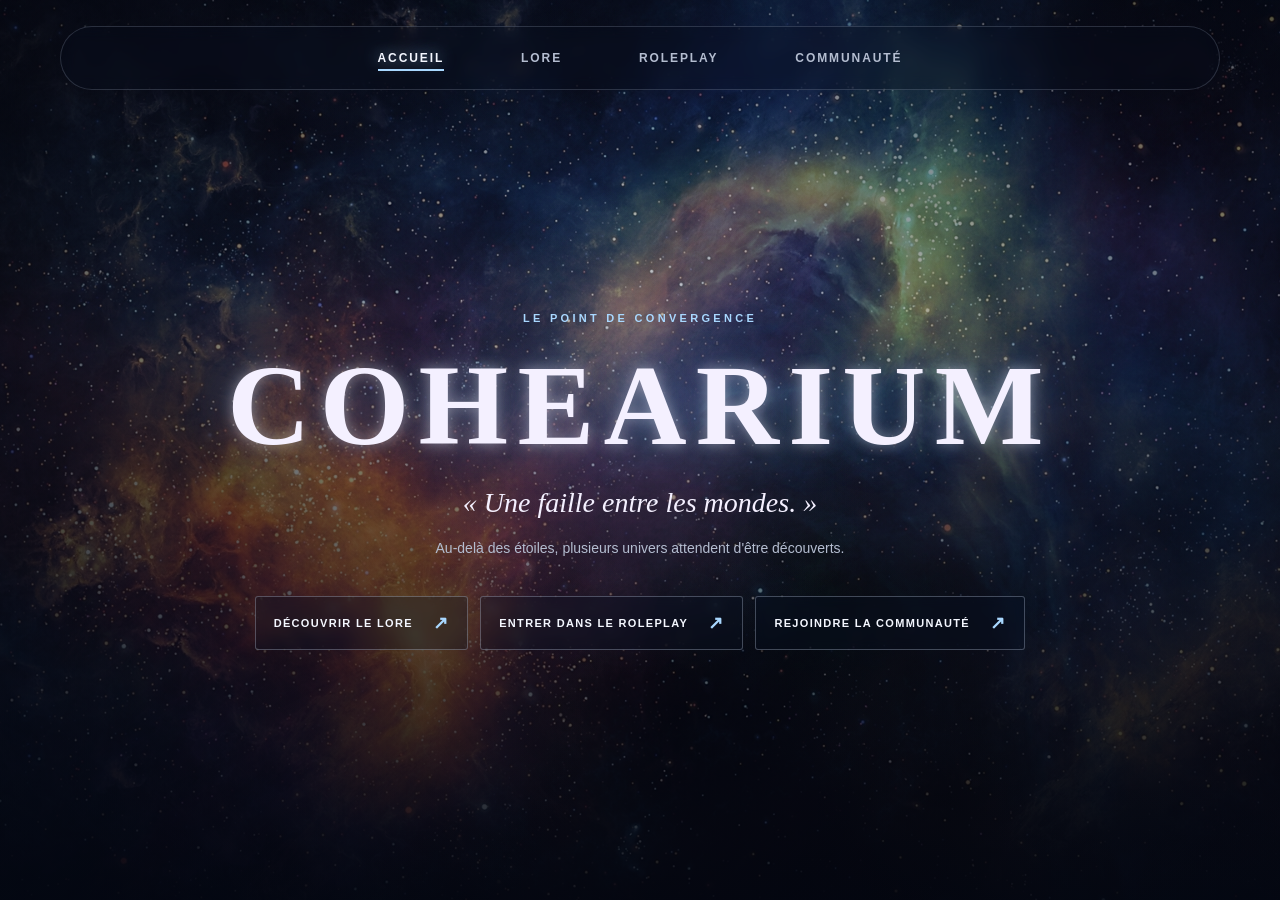
==== commit cf1e37d8: "a" ====
--- a/index.html
+++ b/index.html
@@ -23,9 +23,9 @@
             <p class="hero-intro">Au-delà des étoiles, plusieurs univers attendent d'être découverts.</p>
 
             <div class="portal-actions" aria-label="Accéder aux sections principales">
-                <a class="portal-button portal-button-primary" href="univers.html"><span>Explorer les univers</span><span class="button-arrow" aria-hidden="true">↗</span></a>
                 <a class="portal-button portal-button-middle" href="lore.html"><span>Découvrir le lore</span><span class="button-arrow" aria-hidden="true">↗</span></a>
-                <a class="portal-button" href="roleplay.html"><span>Entrer dans le roleplay</span><span class="button-arrow" aria-hidden="true">↗</span></a>
+                <a class="portal-button portal-button-middle" href="roleplay.html"><span>Entrer dans le roleplay</span><span class="button-arrow" aria-hidden="true">↗</span></a>
+                <a class="portal-button portal-button-middle" href="communaute.html"><span>Rejoindre la communauté</span><span class="button-arrow" aria-hidden="true">↗</span></a>
             </div>
         </main>
     </header>
--- a/style.css
+++ b/style.css
@@ -1,3 +1,8 @@
+/* =========================
+   GLOBAL / COMMUN À TOUTES LES PAGES
+   ========================= */
+
+/* variables de couleurs pour le thème sombre */
 :root {
 	--ink: #f4f0ff;
 	--muted: #b8b0ce;
@@ -6,33 +11,28 @@
 	--night: #080714;
 }
 
-/* Homepage portal layout. Everything uses local system fonts for easy offline editing. */
-.site-header {
-	min-height: 100vh;
-	min-height: 720px;
-	display: flex;
-	flex-direction: column;
-	overflow: hidden;
-	background: linear-gradient(180deg, rgba(3, 6, 16, 0.5), rgba(3, 6, 16, 0.2) 35%, rgba(3, 6, 16, 0.92)), url('galaxy.png') center / cover no-repeat, url('galaxy.jpg') center / cover no-repeat;
-}
-
-.site-header::after {
-	z-index: 0;
-	pointer-events: none;
-	background: radial-gradient(circle at 50% 48%, rgba(123, 184, 255, 0.15), transparent 31%), linear-gradient(90deg, rgba(2, 7, 17, 0.54), transparent 50%, rgba(2, 7, 17, 0.36));
-}
-
-.main-menu,
-.hero,
-.content-section {
+/* Réinitialisation des marges et du fond de page */
+html, body {
+	margin: 0;
+}
+
+/* Fond de page sombre pour toutes les pages */
+body {
+	background: #050912;
+}
+
+/* Bloc du header partagé : position du menu sur toutes les pages */
+.page-header {
+	position: relative;
+	z-index: 2;
 	width: min(1160px, calc(100% - 64px));
-	margin: 0 auto;
-}
-
+	margin: 26px auto 0;
+}
+
+/* Menu principal commun : navigation du site */
 .main-menu {
 	position: relative;
 	z-index: 1;
-	margin-top: 26px;
 	padding: 18px 30px;
 	justify-content: center;
 	gap: clamp(28px, 6vw, 82px);
@@ -42,6 +42,7 @@
 	backdrop-filter: blur(8px);
 }
 
+/* Liens du menu principal : style commun à toutes les pages */
 .main-menu a {
 	padding: 6px 0;
 	color: #b4bdd0;
@@ -50,16 +51,97 @@
 	text-transform: uppercase;
 }
 
+/* Ligne de surbrillance sous le lien actif ou survolé */
 .main-menu a::after {
 	background: #a9d8ff;
 }
 
+/* Surbrillance du lien actif ou survolé : couleur et ombre */
 .main-menu a:hover,
 .main-menu a.active {
 	color: #f4f7ff;
 	text-shadow: 0 0 16px rgba(169, 216, 255, 0.8);
 }
 
+/* Entêtes spécifiques aux pages : page lore, page vixy, page système */
+.lore-header,
+.vixy-header,
+.system-header {
+	padding-top: 0;
+	background: transparent;
+}
+
+/* =========================
+   PAGE D’ACCUEIL
+   ========================= */
+
+/* Hero de la page d'accueil : fond galaxie + titre principal */
+.site-header {
+	min-height: 100vh;
+	display: flex;
+	flex-direction: column;
+	overflow: hidden;
+	background: linear-gradient(180deg, rgba(3, 6, 16, 0.5), rgba(3, 6, 16, 0.2) 35%, rgba(3, 6, 16, 0.92)), url('galaxy.jpg') center / cover no-repeat;
+}
+
+/* Dégradé de surbrillance sur le fond de la page d'accueil */
+.site-header::after {
+	z-index: 0;
+	pointer-events: none;
+	background: radial-gradient(circle at 50% 48%, rgba(123, 184, 255, 0.15), transparent 31%), linear-gradient(90deg, rgba(2, 7, 17, 0.54), transparent 50%, rgba(2, 7, 17, 0.36));
+}
+
+/* Disposition des blocs principaux de la page d'accueil : menu, hero et sections */
+.main-menu,
+.hero,
+.content-section {
+	width: min(1160px, calc(100% - 64px));
+	margin: 0 auto;
+}
+
+/* Header partagé des pages : même alignement vertical du menu */
+.page-header {
+	position: relative;
+	z-index: 2;
+	width: min(1160px, calc(100% - 64px));
+	margin: 26px auto 0;
+}
+
+/* Menu principal de la page d'accueil */
+.main-menu {
+	position: relative;
+	z-index: 1;
+	padding: 18px 30px;
+	justify-content: center;
+	gap: clamp(28px, 6vw, 82px);
+	border: 1px solid rgba(210, 228, 255, 0.17);
+	border-radius: 999px;
+	background: rgba(9, 16, 32, 0.3);
+	backdrop-filter: blur(8px);
+}
+
+/* Liens du menu principal : style commun à toutes les pages */
+.main-menu a {
+	padding: 6px 0;
+	color: #b4bdd0;
+	font-size: 12px;
+	letter-spacing: 0.16em;
+	text-transform: uppercase;
+}
+
+/* Ligne de surbrillance sous le lien actif ou survolé */
+.main-menu a::after {
+	background: #a9d8ff;
+}
+
+/* Surbrillance du lien actif ou survolé : couleur et ombre */
+.main-menu a:hover,
+.main-menu a.active {
+	color: #f4f7ff;
+	text-shadow: 0 0 16px rgba(169, 216, 255, 0.8);
+}
+
+/* Hero de la page d'accueil : fond galaxie + titre principal */
 .hero {
 	position: relative;
 	z-index: 1;
@@ -72,6 +154,7 @@
 	text-align: center;
 }
 
+/* Kicker et label de section : style commun aux pages */
 .hero-kicker,
 .section-label {
 	margin: 0 0 24px;
@@ -82,6 +165,7 @@
 	text-transform: uppercase;
 }
 
+/* Titres principaux et secondaires : style commun aux pages */
 .hero h1,
 .content-section h2 {
 	margin: 0;
@@ -89,6 +173,7 @@
 	font-weight: 800;
 }
 
+/* Titre principal de la page d'accueil : style spécifique */
 .hero h1 {
 	font-size: clamp(58px, 10vw, 128px);
 	letter-spacing: 0.12em;
@@ -96,6 +181,7 @@
 	text-shadow: 0 0 14px rgba(244, 247, 255, 0.45), 0 0 48px rgba(128, 194, 255, 0.38);
 }
 
+/* Sous-titre de la page d'accueil : style spécifique */
 .hero-subtitle {
 	margin: 24px 0 0;
 	font-family: Georgia, 'Times New Roman', serif;
@@ -103,6 +189,7 @@
 	font-style: italic;
 }
 
+/* Introduction de la page d'accueil : style spécifique */
 .hero-intro {
 	max-width: 440px;
 	margin: 18px 0 36px;
@@ -111,6 +198,7 @@
 	line-height: 1.6;
 }
 
+/* Boutons d'action de la page d'accueil : style commun aux pages */
 .portal-actions {
 	display: flex;
 	justify-content: center;
@@ -118,6 +206,7 @@
 	gap: 12px;
 }
 
+/* Boutons d'action de la page d'accueil : style spécifique */
 .portal-button {
 	min-width: 210px;
 	padding: 15px 18px;
@@ -138,6 +227,7 @@
 	transition: 220ms ease;
 }
 
+/* Survol et focus des boutons d'action de la page d'accueil : style spécifique */
 .portal-button:hover,
 .portal-button:focus-visible {
 	border-color: #a9d8ff;
@@ -146,27 +236,25 @@
 	transform: translateY(-3px);
 }
 
-.portal-button-primary {
-	border-color: rgba(169, 216, 255, 0.65);
-	background: rgba(104, 164, 220, 0.16);
-}
-
 /* The middle button blends the brighter primary button with the darker side buttons. */
 .portal-button-middle {
 	border-color: rgba(169, 216, 255, 0.46);
 	background: rgba(57, 105, 157, 0.24);
 }
 
+/* Survol et focus du bouton du milieu : style spécifique */
 .portal-button-middle:hover,
 .portal-button-middle:focus-visible {
 	background: rgba(99, 157, 211, 0.2);
 }
 
+/* Flèche du bouton d'action de la page d'accueil : style spécifique */
 .button-arrow {
 	color: #a9d8ff;
 	font-size: 18px;
 }
 
+/* Ligne de défilement et texte d'invite : style commun aux pages */
 .scroll-cue {
 	position: absolute;
 	bottom: 28px;
@@ -180,12 +268,14 @@
 	text-decoration: none;
 }
 
+/* Ligne de défilement : style commun aux pages */
 .scroll-line {
 	width: 42px;
 	height: 1px;
 	background: rgba(218, 231, 255, 0.28);
 }
 
+/* Bloc de contenu de la page d'accueil : style spécifique */
 .content-section {
 	min-height: 380px;
 	padding: 100px 0;
@@ -193,12 +283,14 @@
 	border-bottom: 1px solid rgba(210, 228, 255, 0.1);
 }
 
+/* Titre secondaire de la page d'accueil : style spécifique */
 .content-section h2 {
 	max-width: 700px;
 	font-size: clamp(38px, 6vw, 76px);
 	line-height: 1.05;
 }
 
+/* Texte secondaire de la page d'accueil : style spécifique */
 @media (max-width: 700px) {
 	.main-menu,
 	.hero,
@@ -237,22 +329,45 @@
 	}
 }
 
-/* Lore page */
+/* =========================
+   PAGE LORE
+   ========================= */
+
+/* Page Lore : fond galaxie avec dégradé sombre depuis le haut */
 .lore-page {
 	min-height: 100vh;
-	background: #050912;
-}
-
+	background: linear-gradient(180deg, rgba(3, 6, 16, 0) 0, rgba(3, 6, 16, 0.42) 26px, #050912 100%), url('galaxy.jpg') top center / cover no-repeat;
+	background-color: #050912;
+}
+
+/* Entête de la page lore : titre et intro en haut de page */
 .lore-header {
+	position: relative;
 	min-height: 360px;
+	padding-top: 0;
 	padding-bottom: 70px;
-	background: linear-gradient(180deg, rgba(3, 6, 16, 0.42), #050912), url('galaxy.jpg') center 42% / cover no-repeat;
-}
-
+	background: none;
+}
+
+.lore-header::after {
+	content: '';
+	position: absolute;
+	right: 0;
+	bottom: 0;
+	left: 0;
+	height: 180px;
+	background: linear-gradient(180deg, rgba(5, 9, 18, 0) 0%, rgba(5, 9, 18, 0.55) 35%, rgba(5, 9, 18, 1) 100%);
+	pointer-events: none;
+	z-index: 0;
+}
+
+/* Bloc d'introduction de la page lore */
 .lore-intro {
+	position: relative;
+	z-index: 1;
 	width: min(1160px, calc(100% - 64px));
 	margin: 0 auto;
-	padding-top: 74px;
+	padding-top: 72px;
 }
 
 .lore-intro h1 {
@@ -270,14 +385,104 @@
 	line-height: 1.6;
 }
 
-.worlds {
+.lore-content {
+	position: relative;
+	z-index: 1;
 	width: min(1160px, calc(100% - 64px));
-	margin: -30px auto 0;
+	margin: 0 auto;
+	padding: 36px 0 80px;
+}
+
+.dimension-section {
+	margin-top: 30px;
+}
+
+.dimension-section h2 {
+	margin: 0 0 22px;
+	color: #f4f7ff;
+	font-family: Georgia, 'Times New Roman', serif;
+	font-size: clamp(32px, 5vw, 56px);
+	line-height: 1.1;
+}
+
+/* Grille des dimensions connues */
+.dimension-grid {
 	display: grid;
 	grid-template-columns: repeat(2, minmax(0, 1fr));
 	gap: 22px;
-}
-
+	width: 100%;
+}
+
+/* Cartes des dimensions */
+.dimension-card {
+	position: relative;
+	display: flex;
+	align-items: flex-end;
+	width: 100%;
+	min-height: 430px;
+	padding: 22px 20px;
+	border: 1px solid rgba(218, 231, 255, 0.22);
+	border-radius: 4px;
+	color: #f4f7ff;
+	background: rgba(9, 17, 34, 0.72);
+	text-decoration: none;
+	text-transform: uppercase;
+	overflow: hidden;
+	transition: transform 220ms ease, box-shadow 220ms ease, border-color 220ms ease;
+	background-image: linear-gradient(180deg, rgba(8, 12, 22, 0.22), rgba(8, 12, 22, 0.82)), url('galaxy.jpg');
+	background-position: center;
+	background-size: cover;
+}
+
+.dimension-card::before {
+	content: '';
+	position: absolute;
+	inset: 0;
+	background: linear-gradient(180deg, rgba(3, 6, 16, 0.12) 12%, rgba(3, 6, 16, 0.78) 100%);
+}
+
+.dimension-card:hover,
+.dimension-card:focus-visible {
+	border-color: #a9d8ff;
+	box-shadow: 0 0 28px rgba(124, 193, 255, 0.16);
+	transform: translateY(-2px);
+}
+
+.dimension-card span {
+	position: relative;
+	z-index: 1;
+	color: #f4f7ff;
+	font-size: 11px;
+	font-weight: 700;
+	letter-spacing: 0.16em;
+}
+
+.dimension-card--black {
+	background-image: linear-gradient(180deg, rgba(3, 6, 16, 0.12), rgba(3, 6, 16, 0.8)), url('galaxy.jpg');
+}
+
+.dimension-card--astral {
+	background-image: linear-gradient(180deg, rgba(31, 23, 58, 0.28), rgba(5, 9, 18, 0.82)), url('galaxy.jpg');
+}
+
+.dimension-card--incree {
+	background-image: linear-gradient(180deg, rgba(12, 10, 18, 0.18), rgba(5, 9, 18, 0.86)), url('galaxy.jpg');
+}
+
+.dimension-card label {
+	cursor: pointer;
+}
+
+/* Cartes des mondes connus */
+.worlds {
+	width: min(1160px, calc(100% - 64px));
+	margin: 24px auto 0;
+	display: grid;
+	grid-template-columns: repeat(2, minmax(0, 1fr));
+	gap: 22px;
+}
+
+/* Fiche d'un monde */
 .world-card {
 	position: relative;
 	min-height: 430px;
@@ -382,18 +587,25 @@
 	}
 }
 
-/* Vixy page */
+/* =========================
+   PAGE VIXY
+   ========================= */
+
+/* Fond de la page Vixy */
 .vixy-page {
 	min-height: 100vh;
-	background: #050912;
-}
-
+	background: linear-gradient(180deg, rgba(3, 6, 16, 0) 0, rgba(3, 6, 16, 0.42) 26px, #050912 100%), url('vixy.jpg') top center / cover no-repeat;
+	background-color: #050912;
+}
+
+/* Entête de la page Vixy */
 .vixy-header {
 	min-height: 440px;
 	padding-bottom: 80px;
-	background: linear-gradient(180deg, rgba(3, 6, 16, 0.42), #050912), url('vixy.jpg') center / cover no-repeat;
-}
-
+	background: transparent;
+}
+
+/* Titre principal de la page Vixy */
 .vixy-heading,
 .vixy-content {
 	width: min(1000px, calc(100% - 64px));
@@ -401,7 +613,7 @@
 }
 
 .vixy-heading {
-	padding-top: 88px;
+	padding-top: 114px;
 }
 
 .vixy-heading h1 {
@@ -425,6 +637,7 @@
 	padding-bottom: 90px;
 }
 
+/* Bloc d'article / texte narratif de Vixy */
 .lore-article {
 	padding: clamp(26px, 5vw, 58px);
 	border: 1px solid rgba(218, 231, 255, 0.24);
@@ -519,6 +732,458 @@
 
 	.vixy-links a {
 		width: 100%;
+	}
+}
+
+/* Left-side category menu shared by Vixy and its lore pages. */
+/* =========================
+   PAGE SYSTÈME
+   ========================= */
+
+/* Fond de la page Système */
+.system-page {
+	background: #050912;
+}
+
+.vixy-content,
+.system-content {
+	display: grid;
+	grid-template-columns: 180px minmax(0, 1000px);
+	align-items: start;
+	gap: 28px;
+}
+
+/* Menu latéral de catégories pour Vixy et Système */
+.category-menu {
+	position: sticky;
+	top: 24px;
+	display: flex;
+	flex-direction: column;
+	gap: 8px;
+}
+
+.category-menu details {
+	margin: 0;
+	border: 1px solid rgba(218, 231, 255, 0.2);
+	border-radius: 3px;
+	background: rgba(9, 17, 34, 0.72);
+	backdrop-filter: blur(8px);
+}
+
+.category-button {
+	padding: 15px 16px;
+	display: flex;
+	align-items: center;
+	justify-content: space-between;
+	border: 1px solid rgba(169, 216, 255, 0.46);
+	border-radius: 3px;
+	color: #f4f7ff;
+	background: rgba(57, 105, 157, 0.24);
+	font-size: 11px;
+	font-weight: 700;
+	letter-spacing: 0.14em;
+	text-transform: uppercase;
+	text-decoration: none;
+	transition: 220ms ease;
+}
+
+.category-button span {
+	color: #a9d8ff;
+	font-size: 16px;
+}
+
+.category-button:hover,
+.category-button:focus-visible {
+	border-color: #a9d8ff;
+	background: rgba(99, 157, 211, 0.2);
+	box-shadow: 0 0 20px rgba(124, 193, 255, 0.18);
+	transform: translateY(-2px);
+}
+
+.category-menu summary {
+	padding: 13px 14px;
+	color: #b4bdd0;
+	font-size: 11px;
+	font-weight: 700;
+	letter-spacing: 0.14em;
+	text-transform: uppercase;
+	cursor: pointer;
+	list-style: none;
+}
+
+.category-menu summary::-webkit-details-marker {
+	display: none;
+}
+
+.category-menu summary::after {
+	content: '+';
+	float: right;
+	color: #a9d8ff;
+	font-size: 16px;
+	font-weight: 400;
+}
+
+.category-menu details[open] summary::after {
+	content: '−';
+}
+
+.category-menu details[open] summary,
+.category-menu summary:hover {
+	color: #f4f7ff;
+	text-shadow: 0 0 14px rgba(169, 216, 255, 0.55);
+}
+
+.category-submenu {
+	padding: 0 14px 12px;
+}
+
+.category-submenu a {
+	color: #a9d8ff;
+	font-size: 12px;
+	text-decoration: none;
+}
+
+.category-submenu a:hover,
+.category-submenu a.current {
+	color: #f4f7ff;
+	text-shadow: 0 0 12px rgba(169, 216, 255, 0.8);
+}
+
+.myrr-menu-text {
+	margin: 0 0 16px;
+	color: #d6deec;
+	font-family: Georgia, 'Times New Roman', serif;
+	font-size: 14px;
+	line-height: 1.65;
+}
+
+.myrr-menu-text:last-child {
+	margin-bottom: 0;
+}
+
+.system-header {
+	min-height: 440px;
+	padding-bottom: 80px;
+	background: transparent;
+}
+
+/* Disposition du contenu de la page système */
+.system-content {
+	width: 100%;
+	margin: -60px 0 0;
+	padding: 0 40px 90px 0;
+	grid-template-columns: 180px minmax(0, 1fr);
+	gap: 48px;
+}
+
+.system-page .vixy-heading {
+	width: calc(100% - 268px);
+	margin-left: 228px;
+	margin-right: 0;
+	padding-top: 114px;
+}
+
+.myrr-article {
+	grid-column: 2;
+}
+
+.myrr-article h2 {
+	margin: 0 0 18px;
+	font-family: Georgia, 'Times New Roman', serif;
+	font-size: clamp(34px, 5vw, 60px);
+}
+
+/* Panneaux d'information de la page système */
+.myrr-panel {
+	position: relative;
+	grid-column: 2;
+	min-width: 0;
+	border: 1px solid rgba(169, 216, 255, 0.3);
+	border-radius: 4px;
+	background: rgba(7, 14, 28, 0.8);
+	box-shadow: 0 18px 60px rgba(0, 0, 0, 0.3);
+	backdrop-filter: blur(10px);
+	overflow: hidden;
+}
+
+.myrr-panel::before {
+	content: '';
+	position: absolute;
+	top: 0;
+	right: 0;
+	width: 230px;
+	height: 190px;
+	background: linear-gradient(135deg, rgba(5, 9, 18, 0.05), rgba(5, 9, 18, 0.92) 78%), url('myrr.png') center / cover no-repeat, url('myrr.jpg') center / cover no-repeat;
+	opacity: 0;
+	pointer-events: none;
+	transition: opacity 300ms ease;
+	mask-image: radial-gradient(ellipse at top right, black 0%, transparent 72%);
+}
+
+.myrr-panel:hover::before,
+.myrr-panel:focus-within::before {
+	opacity: 0.8;
+}
+
+.myrr-panel summary {
+	position: relative;
+	z-index: 1;
+	padding: 24px 28px;
+	color: #f4f7ff;
+	font-family: Georgia, 'Times New Roman', serif;
+	font-size: clamp(24px, 3vw, 34px);
+	font-weight: 700;
+	letter-spacing: 0.04em;
+	list-style: none;
+	cursor: pointer;
+}
+
+.myrr-panel summary::-webkit-details-marker {
+	display: none;
+}
+
+.myrr-panel summary::after {
+	content: '+';
+	float: right;
+	color: #a9d8ff;
+	font-family: 'Trebuchet MS', sans-serif;
+	font-size: 25px;
+	font-weight: 400;
+}
+
+.myrr-panel[open] summary::after {
+	content: '−';
+}
+
+.myrr-panel summary:hover,
+.myrr-panel summary:focus-visible {
+	text-shadow: 0 0 16px rgba(169, 216, 255, 0.75);
+}
+
+.myrr-panel-content {
+	position: relative;
+	z-index: 1;
+	padding: 0 28px 28px;
+	border-top: 1px solid rgba(218, 231, 255, 0.14);
+}
+
+.myrr-panel-content p {
+	margin: 22px 0 0;
+	color: #d6deec;
+	font-family: Georgia, 'Times New Roman', serif;
+	font-size: 17px;
+	line-height: 1.8;
+}
+
+.system-page .category-menu {
+	gap: 0;
+}
+
+.system-page .category-menu > a {
+	width: 100%;
+	padding: 16px;
+	border-bottom: 1px solid rgba(218, 231, 255, 0.22);
+	color: #b4bdd0;
+	font-size: 11px;
+	font-weight: 700;
+	letter-spacing: 0.14em;
+	text-transform: uppercase;
+	text-decoration: none;
+	transition: color 180ms ease, padding-left 180ms ease, text-shadow 180ms ease, background 180ms ease;
+}
+
+.system-page .category-menu > a:first-child {
+	border-top: 1px solid rgba(218, 231, 255, 0.22);
+}
+
+.system-page .category-menu > a span {
+	float: right;
+	color: #a9d8ff;
+	font-size: 16px;
+}
+
+.system-page .category-menu > a.category-parent {
+	border-color: rgba(169, 216, 255, 0.46);
+	color: #f4f7ff;
+	background: rgba(57, 105, 157, 0.24);
+	text-shadow: 0 0 14px rgba(169, 216, 255, 0.45);
+}
+
+.system-page .category-menu > a:hover,
+.system-page .category-menu > a:focus-visible,
+.system-page .category-menu > a.current {
+	padding-left: 22px;
+	color: #f4f7ff;
+	text-shadow: 0 0 14px rgba(169, 216, 255, 0.7);
+}
+
+.system-page .category-menu > a.current {
+	text-decoration: underline;
+	text-decoration-color: #a9d8ff;
+	text-decoration-thickness: 2px;
+	text-underline-offset: 6px;
+}
+
+.vixy-page:not(.system-page) .category-menu > a.category-parent {
+	border-color: rgba(169, 216, 255, 0.46);
+	color: #f4f7ff;
+	background: rgba(57, 105, 157, 0.24);
+	text-shadow: 0 0 14px rgba(169, 216, 255, 0.45);
+}
+
+.vixy-page:not(.system-page) .category-menu > a.current {
+	text-decoration: underline;
+	text-decoration-color: #a9d8ff;
+	text-decoration-thickness: 2px;
+	text-underline-offset: 6px;
+}
+
+@media (max-width: 700px) {
+	.vixy-content,
+	.system-content {
+		width: calc(100% - 32px);
+		grid-template-columns: 1fr;
+		gap: 20px;
+	}
+
+	.category-menu {
+		position: static;
+		order: -1;
+	}
+
+	.myrr-article {
+		grid-column: auto;
+	}
+
+	.myrr-panel {
+		grid-column: auto;
+	}
+
+	.system-header {
+		min-height: 400px;
+		padding-bottom: 60px;
+	}
+
+	.system-page .vixy-heading {
+		width: 100%;
+		margin-left: 0;
+	}
+
+	.system-page .system-content {
+		width: calc(100% - 32px);
+		margin: -20px auto 0;
+		padding: 0 0 70px;
+	}
+
+	.myrr-panel-content {
+		padding: 0 20px 20px;
+	}
+
+	.myrr-panel-content p {
+		font-size: 16px;
+		line-height: 1.7;
+	}
+}
+
+/* Vixy uses one quiet link column beside the lore, aligned with its title. */
+.vixy-page:not(.system-page) .vixy-content {
+	width: 100%;
+	max-width: none;
+	margin: -60px 0 0;
+	padding: 0 40px 90px 0;
+	grid-template-columns: 180px minmax(0, 1fr);
+	gap: 48px;
+}
+
+.vixy-page:not(.system-page) .vixy-heading {
+	width: calc(100% - 268px);
+	margin-left: 228px;
+	margin-right: 0;
+}
+
+.vixy-page:not(.system-page) .category-menu {
+	padding-top: 0;
+	gap: 0;
+}
+
+.vixy-page:not(.system-page) .category-menu a {
+	width: 100%;
+	padding: 16px 18px 16px 16px;
+	border-bottom: 1px solid rgba(218, 231, 255, 0.22);
+	color: #b4bdd0;
+	font-size: 11px;
+	font-weight: 700;
+	letter-spacing: 0.14em;
+	text-transform: uppercase;
+	text-decoration: none;
+	transition: color 180ms ease, padding-left 180ms ease, text-shadow 180ms ease;
+}
+
+.vixy-page:not(.system-page) .lore-article {
+	position: relative;
+	border-color: rgba(169, 216, 255, 0.28);
+	box-shadow: 0 22px 70px rgba(0, 0, 0, 0.32), inset 0 1px 0 rgba(244, 247, 255, 0.04);
+}
+
+.vixy-page:not(.system-page) .lore-article::before {
+	content: '';
+	position: absolute;
+	top: -1px;
+	left: 28px;
+	width: 76px;
+	height: 2px;
+	background: #a9d8ff;
+	box-shadow: 0 0 16px rgba(169, 216, 255, 0.7);
+}
+
+.vixy-page:not(.system-page) .category-menu a:first-child {
+	border-top: 1px solid rgba(218, 231, 255, 0.22);
+}
+
+.vixy-page:not(.system-page) .category-menu a span {
+	float: right;
+	color: #a9d8ff;
+	font-size: 16px;
+}
+
+.vixy-page:not(.system-page) .category-menu a:hover,
+.vixy-page:not(.system-page) .category-menu a:focus-visible {
+	padding-left: 8px;
+	color: #f4f7ff;
+	text-shadow: 0 0 14px rgba(169, 216, 255, 0.65);
+}
+
+.vixy-page:not(.system-page) .lore-article {
+	width: calc(100% - 300px);
+	margin-right: 0;
+	justify-self: start;
+}
+
+@media (max-width: 700px) {
+	.vixy-page:not(.system-page) .vixy-content {
+		width: calc(100% - 32px);
+		margin: -20px auto 0;
+		padding: 0 0 70px;
+		grid-template-columns: 1fr;
+	}
+
+	.vixy-page:not(.system-page) .vixy-heading {
+		width: 100%;
+		margin-left: 0;
+	}
+
+	.vixy-page:not(.system-page) .category-menu {
+		width: 100%;
+	}
+
+	.vixy-page:not(.system-page) .lore-article {
+		width: 100%;
+		margin-right: 0;
+	}
+
+	.vixy-page:not(.system-page) .lore-article::before {
+		left: 22px;
+		width: 60px;
 	}
 }
 
@@ -551,7 +1216,7 @@
 	min-height: 680px;
 	position: relative;
 	isolation: isolate;
-	background: linear-gradient(180deg, rgba(7, 6, 20, 0.28) 0%, rgba(7, 6, 20, 0.7) 76%, var(--night) 100%), url('galaxy.png') center / cover no-repeat, url('galaxy.jpg') center / cover no-repeat;
+	background: linear-gradient(180deg, rgba(7, 6, 20, 0.28) 0%, rgba(7, 6, 20, 0.7) 76%, var(--night) 100%), url('galaxy.jpg') center / cover no-repeat;
 }
 
 .site-header::after {
@@ -747,7 +1412,7 @@
 	display: flex;
 	flex-direction: column;
 	overflow: hidden;
-	background: linear-gradient(180deg, rgba(3, 6, 16, 0.5), rgba(3, 6, 16, 0.2) 35%, rgba(3, 6, 16, 0.92)), url('galaxy.png') center / cover no-repeat, url('galaxy.jpg') center / cover no-repeat;
+	background: linear-gradient(180deg, rgba(3, 6, 16, 0.5), rgba(3, 6, 16, 0.2) 35%, rgba(3, 6, 16, 0.92)), url('galaxy.jpg') center / cover no-repeat;
 }
 
 .site-header::after {
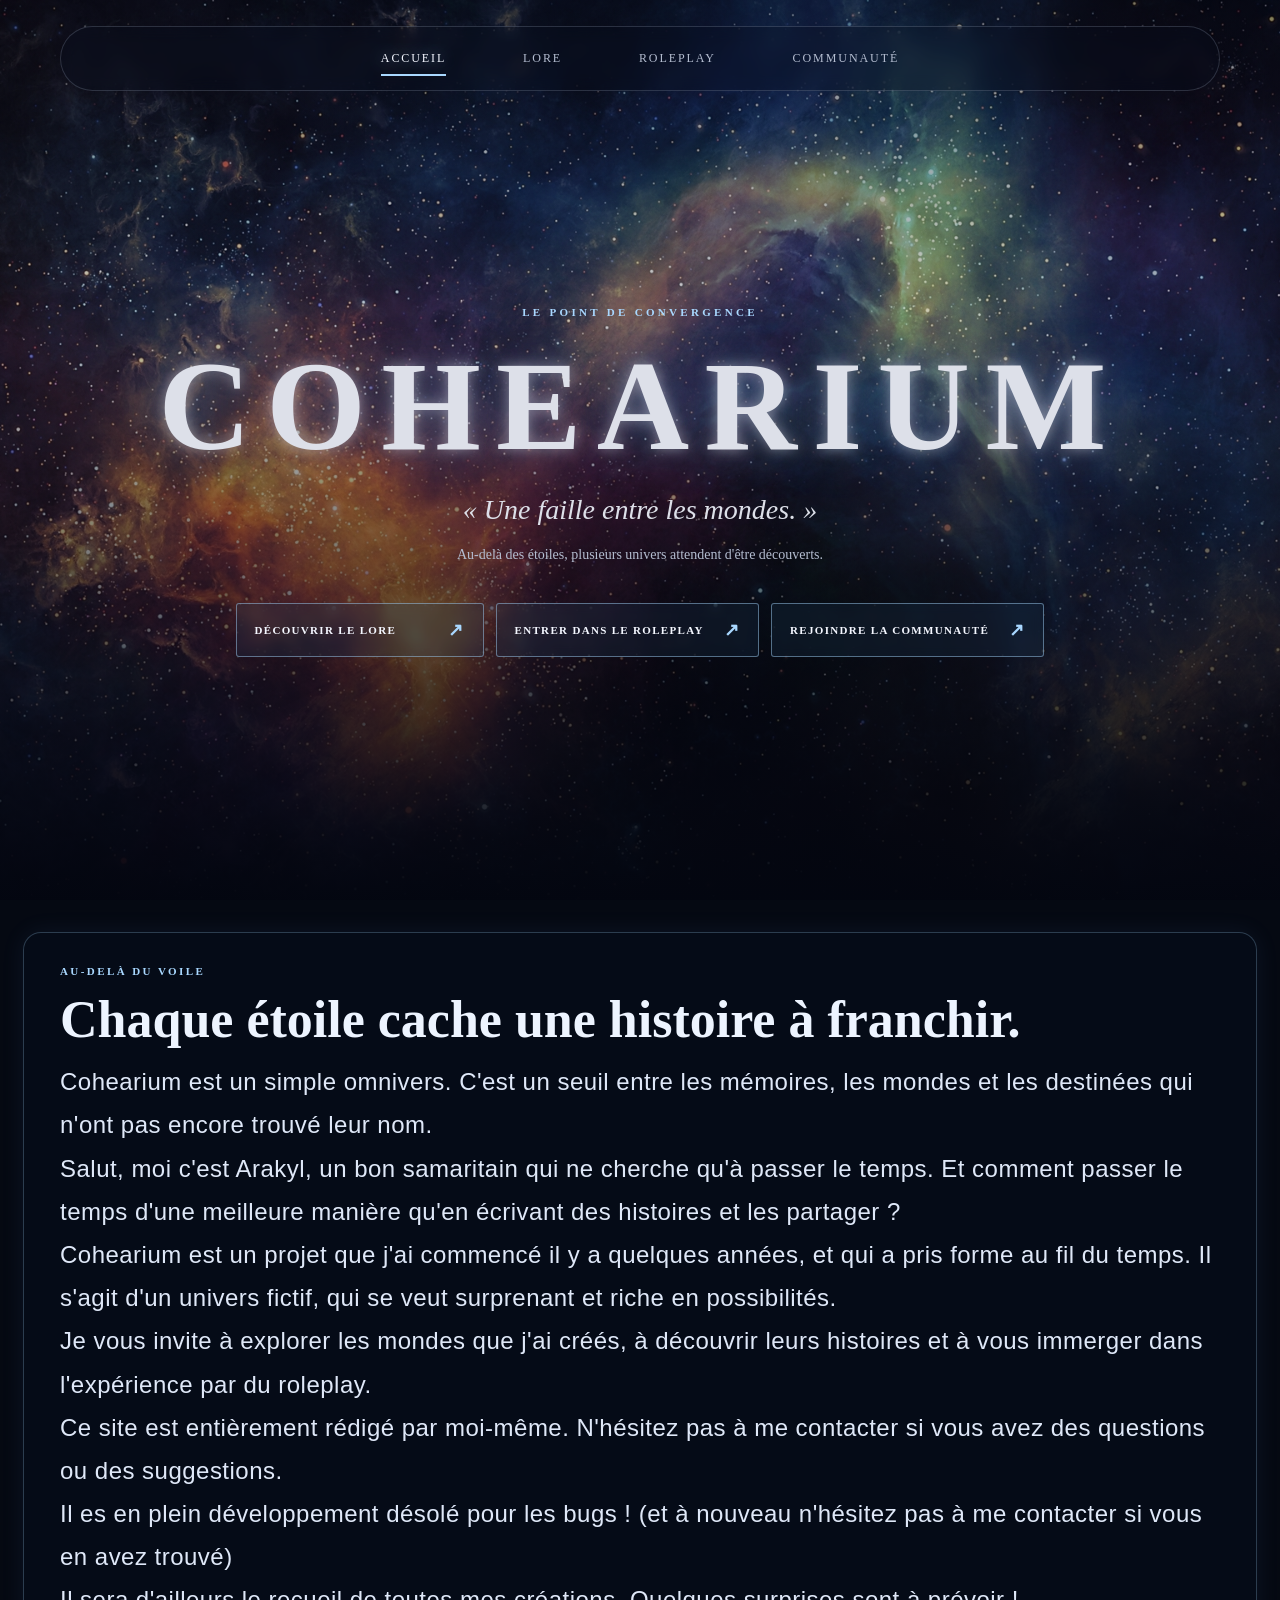
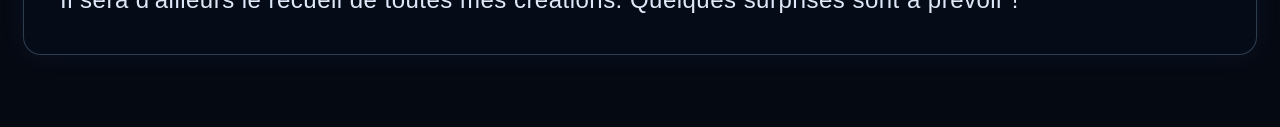
==== commit a3137f02: "a" ====
--- a/index.html
+++ b/index.html
@@ -9,25 +9,39 @@
 
 <body>
     <header class="site-header" id="accueil">
-        <nav class="main-menu" aria-label="Menu principal">
-            <a class="active" href="#accueil">Accueil</a>
-            <a href="lore.html">Lore</a>
-            <a href="roleplay.html">Roleplay</a>
-            <a href="communaute.html">Communauté</a>
-        </nav>
+        <div class="page-header">
+            <nav class="main-menu" aria-label="Menu principal">
+                <a class="active" href="#accueil">Accueil</a>
+                <a href="lore.html">Lore</a>
+                <a href="roleplay.html">Roleplay</a>
+                <a href="communaute.html">Communauté</a>
+            </nav>
+        </div>
 
-        <main class="hero">
-            <p class="hero-kicker">Le point de convergence</p>
+        <main class="index-hero">
+            <p class="index-kicker">Le point de convergence</p>
             <h1>COHEARIUM</h1>
-            <p class="hero-subtitle">« Une faille entre les mondes. »</p>
-            <p class="hero-intro">Au-delà des étoiles, plusieurs univers attendent d'être découverts.</p>
+            <p class="index-subtitle">« Une faille entre les mondes. »</p>
+            <p class="index-intro">Au-delà des étoiles, plusieurs univers attendent d'être découverts.</p>
 
-            <div class="portal-actions" aria-label="Accéder aux sections principales">
-                <a class="portal-button portal-button-middle" href="lore.html"><span>Découvrir le lore</span><span class="button-arrow" aria-hidden="true">↗</span></a>
-                <a class="portal-button portal-button-middle" href="roleplay.html"><span>Entrer dans le roleplay</span><span class="button-arrow" aria-hidden="true">↗</span></a>
-                <a class="portal-button portal-button-middle" href="communaute.html"><span>Rejoindre la communauté</span><span class="button-arrow" aria-hidden="true">↗</span></a>
+            <div class="index-portal-actions" aria-label="Accéder aux sections principales">
+                <a class="index-portal-button index-portal-button-middle" href="lore.html"><span>Découvrir le lore</span><span class="button-arrow" aria-hidden="true">↗</span></a>
+                <a class="index-portal-button index-portal-button-middle" href="roleplay.html"><span>Entrer dans le roleplay</span><span class="button-arrow" aria-hidden="true">↗</span></a>
+                <a class="index-portal-button index-portal-button-middle" href="communaute.html"><span>Rejoindre la communauté</span><span class="button-arrow" aria-hidden="true">↗</span></a>
             </div>
         </main>
     </header>
+
+    <section class="site-outro" aria-label="Message de clôture">
+        <p class="site-outro-label">Au-delà du voile</p>
+        <h2>Chaque étoile cache une histoire à franchir.</h2>
+        <p class="site-outro-copy">Cohearium est un simple omnivers. C'est un seuil entre les mémoires, les mondes et les destinées qui n'ont pas encore trouvé leur nom.</p>
+        <p class="site-outro-copy">Salut, moi c'est Arakyl, un bon samaritain qui ne cherche qu'à passer le temps. Et comment passer le temps d'une meilleure manière qu'en écrivant des histoires et les partager ?</p>
+        <p class="site-outro-copy">Cohearium est un projet que j'ai commencé il y a quelques années, et qui a pris forme au fil du temps. Il s'agit d'un univers fictif, qui se veut surprenant et riche en possibilités.</p>
+        <p class="site-outro-copy">Je vous invite à explorer les mondes que j'ai créés, à découvrir leurs histoires et à vous immerger dans l'expérience par du roleplay.</p>
+        <p class="site-outro-copy">Ce site est entièrement rédigé par moi-même. N'hésitez pas à me contacter si vous avez des questions ou des suggestions.</p>
+        <p class="site-outro-copy">Il es en plein développement désolé pour les bugs ! (et à nouveau n'hésitez pas à me contacter si vous en avez trouvé)</p>
+        <p class="site-outro-copy">Il sera d'ailleurs le recueil de toutes mes créations. Quelques surprises sont à prévoir !</p>
+    </section>
 </body>
 </html>
--- a/style.css
+++ b/style.css
@@ -1,8 +1,8 @@
-/* =========================
-   GLOBAL / COMMUN À TOUTES LES PAGES
+﻿/* =========================
+   GLOBAL / COMMUN A TOUTES LES PAGES
    ========================= */
-
-/* variables de couleurs pour le thème sombre */
+   
+/* variables de couleurs pour le th¨me sombre */
 :root {
 	--ink: #f4f0ff;
 	--muted: #b8b0ce;
@@ -11,15 +11,21 @@
 	--night: #080714;
 }
 
-/* Réinitialisation des marges et du fond de page */
+/* RÃ©initialisation des marges et du fond de page */
 html, body {
 	margin: 0;
 }
-
+html {
+	overflow-y: scroll;
+}
 /* Fond de page sombre pour toutes les pages */
 body {
 	background: #050912;
 }
+
+/* =========================
+   NAVIGATION GLOBALE - début
+   ========================= */
 
 /* Bloc du header partagé : position du menu sur toutes les pages */
 .page-header {
@@ -31,29 +37,43 @@
 
 /* Menu principal commun : navigation du site */
 .main-menu {
+	display: flex;
+	align-items: center;
+	justify-content: center;
+	gap: clamp(28px, 6vw, 82px);
 	position: relative;
 	z-index: 1;
+	width: 100%;
+	box-sizing: border-box;
 	padding: 18px 30px;
-	justify-content: center;
-	gap: clamp(28px, 6vw, 82px);
 	border: 1px solid rgba(210, 228, 255, 0.17);
 	border-radius: 999px;
 	background: rgba(9, 16, 32, 0.3);
 	backdrop-filter: blur(8px);
 }
 
-/* Liens du menu principal : style commun à toutes les pages */
+/* Liens du menu principal : style commun Ã  toutes les pages */
 .main-menu a {
+	position: relative;
 	padding: 6px 0;
 	color: #b4bdd0;
 	font-size: 12px;
 	letter-spacing: 0.16em;
 	text-transform: uppercase;
+	text-decoration: none;
 }
 
 /* Ligne de surbrillance sous le lien actif ou survolé */
 .main-menu a::after {
+	content: '';
+	position: absolute;
+	right: 0;
+	bottom: -4px;
+	left: 0;
+	height: 2px;
 	background: #a9d8ff;
+	transform: scaleX(0);
+	transition: transform 180ms ease;
 }
 
 /* Surbrillance du lien actif ou survolé : couleur et ombre */
@@ -63,7 +83,29 @@
 	text-shadow: 0 0 16px rgba(169, 216, 255, 0.8);
 }
 
-/* Entêtes spécifiques aux pages : page lore, page vixy, page système */
+.main-menu a:hover::after,
+.main-menu a.active::after {
+	transform: scaleX(1);
+}
+
+@media (max-width: 700px) {
+	.main-menu {
+		padding: 14px 12px;
+		gap: 0;
+		justify-content: space-around;
+	}
+
+	.main-menu a {
+		font-size: 9px;
+		letter-spacing: 0.08em;
+	}
+}
+
+/* =========================
+   NAVIGATION GLOBALE - fin
+   ========================= */
+
+/* Entètes spécifiques aux pages : page lore, page vixy, page système */
 .lore-header,
 .vixy-header,
 .system-header {
@@ -71,8 +113,9 @@
 	background: transparent;
 }
 
+
 /* =========================
-   PAGE D’ACCUEIL
+   PAGE D'ACCUEIL
    ========================= */
 
 /* Hero de la page d'accueil : fond galaxie + titre principal */
@@ -81,68 +124,18 @@
 	display: flex;
 	flex-direction: column;
 	overflow: hidden;
-	background: linear-gradient(180deg, rgba(3, 6, 16, 0.5), rgba(3, 6, 16, 0.2) 35%, rgba(3, 6, 16, 0.92)), url('galaxy.jpg') center / cover no-repeat;
-}
-
-/* Dégradé de surbrillance sur le fond de la page d'accueil */
+	background: linear-gradient(180deg, rgba(3, 6, 16, 0.5), rgba(3, 6, 16, 0.2) 35%, rgba(3, 6, 16, 0.99) 100%), url('galaxy.jpg') center / cover no-repeat;
+}
+
+/* DÃ©gradÃ© de surbrillance sur le fond de la page d'accueil */
 .site-header::after {
 	z-index: 0;
 	pointer-events: none;
 	background: radial-gradient(circle at 50% 48%, rgba(123, 184, 255, 0.15), transparent 31%), linear-gradient(90deg, rgba(2, 7, 17, 0.54), transparent 50%, rgba(2, 7, 17, 0.36));
 }
 
-/* Disposition des blocs principaux de la page d'accueil : menu, hero et sections */
-.main-menu,
-.hero,
-.content-section {
-	width: min(1160px, calc(100% - 64px));
-	margin: 0 auto;
-}
-
-/* Header partagé des pages : même alignement vertical du menu */
-.page-header {
-	position: relative;
-	z-index: 2;
-	width: min(1160px, calc(100% - 64px));
-	margin: 26px auto 0;
-}
-
-/* Menu principal de la page d'accueil */
-.main-menu {
-	position: relative;
-	z-index: 1;
-	padding: 18px 30px;
-	justify-content: center;
-	gap: clamp(28px, 6vw, 82px);
-	border: 1px solid rgba(210, 228, 255, 0.17);
-	border-radius: 999px;
-	background: rgba(9, 16, 32, 0.3);
-	backdrop-filter: blur(8px);
-}
-
-/* Liens du menu principal : style commun à toutes les pages */
-.main-menu a {
-	padding: 6px 0;
-	color: #b4bdd0;
-	font-size: 12px;
-	letter-spacing: 0.16em;
-	text-transform: uppercase;
-}
-
-/* Ligne de surbrillance sous le lien actif ou survolé */
-.main-menu a::after {
-	background: #a9d8ff;
-}
-
-/* Surbrillance du lien actif ou survolé : couleur et ombre */
-.main-menu a:hover,
-.main-menu a.active {
-	color: #f4f7ff;
-	text-shadow: 0 0 16px rgba(169, 216, 255, 0.8);
-}
-
 /* Hero de la page d'accueil : fond galaxie + titre principal */
-.hero {
+.index-hero {
 	position: relative;
 	z-index: 1;
 	flex: 1;
@@ -155,7 +148,7 @@
 }
 
 /* Kicker et label de section : style commun aux pages */
-.hero-kicker,
+.index-kicker,
 .section-label {
 	margin: 0 0 24px;
 	color: #a9d8ff;
@@ -165,32 +158,38 @@
 	text-transform: uppercase;
 }
 
+/*Teinte du titre principal de la page d'accueil : style spécifique */
+.index-hero h1 {
+    color: #dde0e9;
+}
+
 /* Titres principaux et secondaires : style commun aux pages */
-.hero h1,
+.index-hero h1,
 .content-section h2 {
 	margin: 0;
 	font-family: Georgia, 'Times New Roman', serif;
 	font-weight: 800;
 }
 
-/* Titre principal de la page d'accueil : style spécifique */
-.hero h1 {
+/* Titre principal de la page d'accueil : style spÃ©cifique */
+.index-hero h1 {
 	font-size: clamp(58px, 10vw, 128px);
 	letter-spacing: 0.12em;
 	line-height: 1;
 	text-shadow: 0 0 14px rgba(244, 247, 255, 0.45), 0 0 48px rgba(128, 194, 255, 0.38);
 }
 
-/* Sous-titre de la page d'accueil : style spécifique */
-.hero-subtitle {
+/* Sous-titre de la page d'accueil : style spÃ©cifique */
+.index-subtitle {
 	margin: 24px 0 0;
 	font-family: Georgia, 'Times New Roman', serif;
 	font-size: clamp(19px, 3vw, 28px);
 	font-style: italic;
-}
-
-/* Introduction de la page d'accueil : style spécifique */
-.hero-intro {
+	color: #dde0e9;
+}
+
+/* Introduction de la page d'accueil : style spÃ©cifique */
+.index-intro {
 	max-width: 440px;
 	margin: 18px 0 36px;
 	color: #b4bdd0;
@@ -199,15 +198,15 @@
 }
 
 /* Boutons d'action de la page d'accueil : style commun aux pages */
-.portal-actions {
+.index-portal-actions {
 	display: flex;
 	justify-content: center;
 	flex-wrap: wrap;
 	gap: 12px;
 }
 
-/* Boutons d'action de la page d'accueil : style spécifique */
-.portal-button {
+/* Boutons d'action de la page d'accueil : style spÃ©cifique */
+.index-portal-button {
 	min-width: 210px;
 	padding: 15px 18px;
 	display: inline-flex;
@@ -217,7 +216,6 @@
 	border: 1px solid rgba(218, 231, 255, 0.28);
 	border-radius: 3px;
 	color: #f4f7ff;
-	background: rgba(9, 17, 34, 0.32);
 	font-size: 11px;
 	font-weight: 700;
 	letter-spacing: 0.12em;
@@ -227,9 +225,9 @@
 	transition: 220ms ease;
 }
 
-/* Survol et focus des boutons d'action de la page d'accueil : style spécifique */
-.portal-button:hover,
-.portal-button:focus-visible {
+/* Survol et focus des boutons d'action de la page d'accueil : style spÃ©cifique */
+.index-portal-button:hover,
+.index-portal-button:focus-visible {
 	border-color: #a9d8ff;
 	background: rgba(120, 178, 234, 0.16);
 	box-shadow: 0 0 22px rgba(124, 193, 255, 0.22);
@@ -237,24 +235,24 @@
 }
 
 /* The middle button blends the brighter primary button with the darker side buttons. */
-.portal-button-middle {
+.index-portal-button-middle {
 	border-color: rgba(169, 216, 255, 0.46);
-	background: rgba(57, 105, 157, 0.24);
-}
-
-/* Survol et focus du bouton du milieu : style spécifique */
-.portal-button-middle:hover,
-.portal-button-middle:focus-visible {
+	background: rgba(30, 59, 90, 0.24);
+}
+
+/* Survol et focus du bouton du milieu : style spÃ©cifique */
+.index-portal-button-middle:hover,
+.index-portal-button-middle:focus-visible {
 	background: rgba(99, 157, 211, 0.2);
 }
 
-/* Flèche du bouton d'action de la page d'accueil : style spécifique */
+/* FlÃ¨che du bouton d'action de la page d'accueil : style spÃ©cifique */
 .button-arrow {
 	color: #a9d8ff;
 	font-size: 18px;
 }
 
-/* Ligne de défilement et texte d'invite : style commun aux pages */
+/* Ligne de dÃ©filement et texte d'invite : style commun aux pages */
 .scroll-cue {
 	position: absolute;
 	bottom: 28px;
@@ -268,14 +266,14 @@
 	text-decoration: none;
 }
 
-/* Ligne de défilement : style commun aux pages */
+/* Ligne de dÃ©filement : style commun aux pages */
 .scroll-line {
 	width: 42px;
 	height: 1px;
 	background: rgba(218, 231, 255, 0.28);
 }
 
-/* Bloc de contenu de la page d'accueil : style spécifique */
+/* Bloc de contenu de la page d'accueil : style spÃ©cifique */
 .content-section {
 	min-height: 380px;
 	padding: 100px 0;
@@ -283,32 +281,63 @@
 	border-bottom: 1px solid rgba(210, 228, 255, 0.1);
 }
 
-/* Titre secondaire de la page d'accueil : style spécifique */
+/* Encart de fin de page : texte et cadre de clôture */
+.site-outro {
+	width: min(1160px, calc(100% - 64px));
+	margin: 32px auto 72px;
+	padding: 32px 36px;
+	border: 1px solid rgba(169, 216, 255, 0.24);
+	border-radius: 18px;
+	background: rgba(7, 14, 26, 0.7);
+	box-shadow: 0 0 24px rgba(112, 169, 255, 0.08);
+}
+
+.site-outro-label {
+	margin: 0 0 14px;
+	color: #a9d8ff;
+	font-size: 11px;
+	font-weight: 700;
+	letter-spacing: 0.22em;
+	text-transform: uppercase;
+}
+
+.site-outro h2 {
+	margin: 0 0 12px;
+	color: #edf4ff;
+	font-family: Georgia, 'Times New Roman', serif;
+	font-size: clamp(28px, 5vw, 52px);
+	line-height: 1.1;
+}
+
+/* Titre secondaire de la page d'accueil : style spÃ©cifique */
 .content-section h2 {
 	max-width: 700px;
 	font-size: clamp(38px, 6vw, 76px);
 	line-height: 1.05;
 }
 
-/* Texte secondaire de la page d'accueil : style spécifique */
+.site-outro-copy {
+  margin: 0;
+  color: #dfe8f8;
+  font-family: "Segoe UI", Tahoma, sans-serif;
+  font-size: 1.5rem;
+  line-height: 1.8;
+  letter-spacing: 0.02em;
+  font-weight: 300;
+}
+
+/* Texte secondaire de la page d'accueil : style spÃ©cifique */
 @media (max-width: 700px) {
+	.site-outro {
+		width: min(100% - 32px, 1160px);
+		padding: 24px 20px;
+	}
 	.main-menu,
 	.hero,
 	.content-section {
 		width: min(100% - 32px, 1160px);
 	}
 
-	.main-menu {
-		padding: 14px 12px;
-		gap: 0;
-		justify-content: space-around;
-	}
-
-	.main-menu a {
-		font-size: 9px;
-		letter-spacing: 0.08em;
-	}
-
 	.hero {
 		padding-top: 80px;
 	}
@@ -327,1296 +356,4 @@
 		width: 100%;
 		min-width: 0;
 	}
-}
-
-/* =========================
-   PAGE LORE
-   ========================= */
-
-/* Page Lore : fond galaxie avec dégradé sombre depuis le haut */
-.lore-page {
-	min-height: 100vh;
-	background: linear-gradient(180deg, rgba(3, 6, 16, 0) 0, rgba(3, 6, 16, 0.42) 26px, #050912 100%), url('galaxy.jpg') top center / cover no-repeat;
-	background-color: #050912;
-}
-
-/* Entête de la page lore : titre et intro en haut de page */
-.lore-header {
-	position: relative;
-	min-height: 360px;
-	padding-top: 0;
-	padding-bottom: 70px;
-	background: none;
-}
-
-.lore-header::after {
-	content: '';
-	position: absolute;
-	right: 0;
-	bottom: 0;
-	left: 0;
-	height: 180px;
-	background: linear-gradient(180deg, rgba(5, 9, 18, 0) 0%, rgba(5, 9, 18, 0.55) 35%, rgba(5, 9, 18, 1) 100%);
-	pointer-events: none;
-	z-index: 0;
-}
-
-/* Bloc d'introduction de la page lore */
-.lore-intro {
-	position: relative;
-	z-index: 1;
-	width: min(1160px, calc(100% - 64px));
-	margin: 0 auto;
-	padding-top: 72px;
-}
-
-.lore-intro h1 {
-	margin: 0;
-	font-family: Georgia, 'Times New Roman', serif;
-	font-size: clamp(48px, 8vw, 94px);
-	line-height: 1;
-	text-shadow: 0 0 28px rgba(128, 194, 255, 0.4);
-}
-
-.lore-intro p:last-child {
-	max-width: 460px;
-	margin: 22px 0 0;
-	color: #b4bdd0;
-	line-height: 1.6;
-}
-
-.lore-content {
-	position: relative;
-	z-index: 1;
-	width: min(1160px, calc(100% - 64px));
-	margin: 0 auto;
-	padding: 36px 0 80px;
-}
-
-.dimension-section {
-	margin-top: 30px;
-}
-
-.dimension-section h2 {
-	margin: 0 0 22px;
-	color: #f4f7ff;
-	font-family: Georgia, 'Times New Roman', serif;
-	font-size: clamp(32px, 5vw, 56px);
-	line-height: 1.1;
-}
-
-/* Grille des dimensions connues */
-.dimension-grid {
-	display: grid;
-	grid-template-columns: repeat(2, minmax(0, 1fr));
-	gap: 22px;
-	width: 100%;
-}
-
-/* Cartes des dimensions */
-.dimension-card {
-	position: relative;
-	display: flex;
-	align-items: flex-end;
-	width: 100%;
-	min-height: 430px;
-	padding: 22px 20px;
-	border: 1px solid rgba(218, 231, 255, 0.22);
-	border-radius: 4px;
-	color: #f4f7ff;
-	background: rgba(9, 17, 34, 0.72);
-	text-decoration: none;
-	text-transform: uppercase;
-	overflow: hidden;
-	transition: transform 220ms ease, box-shadow 220ms ease, border-color 220ms ease;
-	background-image: linear-gradient(180deg, rgba(8, 12, 22, 0.22), rgba(8, 12, 22, 0.82)), url('galaxy.jpg');
-	background-position: center;
-	background-size: cover;
-}
-
-.dimension-card::before {
-	content: '';
-	position: absolute;
-	inset: 0;
-	background: linear-gradient(180deg, rgba(3, 6, 16, 0.12) 12%, rgba(3, 6, 16, 0.78) 100%);
-}
-
-.dimension-card:hover,
-.dimension-card:focus-visible {
-	border-color: #a9d8ff;
-	box-shadow: 0 0 28px rgba(124, 193, 255, 0.16);
-	transform: translateY(-2px);
-}
-
-.dimension-card span {
-	position: relative;
-	z-index: 1;
-	color: #f4f7ff;
-	font-size: 11px;
-	font-weight: 700;
-	letter-spacing: 0.16em;
-}
-
-.dimension-card--black {
-	background-image: linear-gradient(180deg, rgba(3, 6, 16, 0.12), rgba(3, 6, 16, 0.8)), url('galaxy.jpg');
-}
-
-.dimension-card--astral {
-	background-image: linear-gradient(180deg, rgba(31, 23, 58, 0.28), rgba(5, 9, 18, 0.82)), url('galaxy.jpg');
-}
-
-.dimension-card--incree {
-	background-image: linear-gradient(180deg, rgba(12, 10, 18, 0.18), rgba(5, 9, 18, 0.86)), url('galaxy.jpg');
-}
-
-.dimension-card label {
-	cursor: pointer;
-}
-
-/* Cartes des mondes connus */
-.worlds {
-	width: min(1160px, calc(100% - 64px));
-	margin: 24px auto 0;
-	display: grid;
-	grid-template-columns: repeat(2, minmax(0, 1fr));
-	gap: 22px;
-}
-
-/* Fiche d'un monde */
-.world-card {
-	position: relative;
-	min-height: 430px;
-	overflow: hidden;
-	border: 1px solid rgba(218, 231, 255, 0.22);
-	border-radius: 4px;
-	color: #f4f7ff;
-	background: #0b1220;
-	text-decoration: none;
-}
-
-.world-card img,
-.world-card-overlay {
-	position: absolute;
-	inset: 0;
-	width: 100%;
-	height: 100%;
-}
-
-.world-card img {
-	object-fit: cover;
-	transition: transform 500ms ease;
-}
-
-.world-card-overlay {
-	background: linear-gradient(180deg, rgba(3, 6, 16, 0.04) 20%, rgba(3, 6, 16, 0.88) 100%);
-}
-
-.world-card-content {
-	position: absolute;
-	right: 28px;
-	bottom: 26px;
-	left: 28px;
-	display: flex;
-	align-items: flex-start;
-	flex-direction: column;
-}
-
-.world-number {
-	margin-bottom: 10px;
-	color: #a9d8ff;
-	font-size: 10px;
-	font-weight: 700;
-	letter-spacing: 0.22em;
-	text-transform: uppercase;
-}
-
-.world-card strong {
-	font-family: Georgia, 'Times New Roman', serif;
-	font-size: clamp(38px, 5vw, 62px);
-}
-
-.world-link {
-	margin-top: 18px;
-	font-size: 11px;
-	font-weight: 700;
-	letter-spacing: 0.12em;
-	text-transform: uppercase;
-}
-
-.world-link span {
-	margin-left: 8px;
-	color: #a9d8ff;
-	font-size: 18px;
-}
-
-.world-card:hover,
-.world-card:focus-visible {
-	border-color: #a9d8ff;
-	box-shadow: 0 0 28px rgba(124, 193, 255, 0.16);
-}
-
-.world-card:hover img,
-.world-card:focus-visible img {
-	transform: scale(1.05);
-}
-
-@media (max-width: 700px) {
-	.lore-header,
-	.lore-intro,
-	.worlds {
-		width: 100%;
-	}
-
-	.lore-header {
-		min-height: 390px;
-		padding-bottom: 60px;
-	}
-
-	.lore-intro {
-		padding: 64px 16px 0;
-	}
-
-	.worlds {
-		width: calc(100% - 32px);
-		margin-top: -20px;
-		grid-template-columns: 1fr;
-	}
-
-	.world-card {
-		min-height: 360px;
-	}
-}
-
-/* =========================
-   PAGE VIXY
-   ========================= */
-
-/* Fond de la page Vixy */
-.vixy-page {
-	min-height: 100vh;
-	background: linear-gradient(180deg, rgba(3, 6, 16, 0) 0, rgba(3, 6, 16, 0.42) 26px, #050912 100%), url('vixy.jpg') top center / cover no-repeat;
-	background-color: #050912;
-}
-
-/* Entête de la page Vixy */
-.vixy-header {
-	min-height: 440px;
-	padding-bottom: 80px;
-	background: transparent;
-}
-
-/* Titre principal de la page Vixy */
-.vixy-heading,
-.vixy-content {
-	width: min(1000px, calc(100% - 64px));
-	margin: 0 auto;
-}
-
-.vixy-heading {
-	padding-top: 114px;
-}
-
-.vixy-heading h1 {
-	margin: 0;
-	font-family: Georgia, 'Times New Roman', serif;
-	font-size: clamp(64px, 12vw, 140px);
-	line-height: 0.95;
-	text-shadow: 0 0 30px rgba(128, 194, 255, 0.45);
-}
-
-.vixy-heading p:last-child {
-	max-width: 480px;
-	margin: 22px 0 0;
-	color: #b4bdd0;
-	line-height: 1.6;
-}
-
-.vixy-content {
-	position: relative;
-	margin-top: -44px;
-	padding-bottom: 90px;
-}
-
-/* Bloc d'article / texte narratif de Vixy */
-.lore-article {
-	padding: clamp(26px, 5vw, 58px);
-	border: 1px solid rgba(218, 231, 255, 0.24);
-	border-radius: 4px;
-	background: rgba(7, 14, 28, 0.78);
-	box-shadow: 0 18px 60px rgba(0, 0, 0, 0.35);
-	backdrop-filter: blur(12px);
-}
-
-.lore-article p {
-	margin: 0 0 20px;
-	color: #d6deec;
-	font-family: Georgia, 'Times New Roman', serif;
-	font-size: 17px;
-	line-height: 1.8;
-}
-
-.lore-article p:last-child {
-	margin-bottom: 0;
-}
-
-.lore-article .lore-quote {
-	margin: 30px 0;
-	padding-left: 22px;
-	border-left: 2px solid #a9d8ff;
-	color: #f4f7ff;
-	font-size: clamp(20px, 3vw, 28px);
-	line-height: 1.4;
-	text-shadow: 0 0 16px rgba(169, 216, 255, 0.35);
-}
-
-.vixy-links {
-	margin-top: 28px;
-	display: flex;
-	justify-content: center;
-	flex-wrap: wrap;
-	gap: 12px;
-}
-
-.vixy-links a {
-	min-width: 150px;
-	padding: 14px 20px;
-	border: 1px solid rgba(218, 231, 255, 0.28);
-	border-radius: 3px;
-	color: #f4f7ff;
-	background: rgba(9, 17, 34, 0.68);
-	font-size: 11px;
-	font-weight: 700;
-	letter-spacing: 0.14em;
-	text-align: center;
-	text-transform: uppercase;
-	text-decoration: none;
-	transition: 220ms ease;
-}
-
-.vixy-links a:hover,
-.vixy-links a:focus-visible {
-	border-color: #a9d8ff;
-	background: rgba(99, 157, 211, 0.2);
-	box-shadow: 0 0 20px rgba(124, 193, 255, 0.18);
-	transform: translateY(-2px);
-}
-
-@media (max-width: 700px) {
-	.vixy-header,
-	.vixy-heading,
-	.vixy-content {
-		width: 100%;
-	}
-
-	.vixy-header {
-		min-height: 400px;
-		padding-bottom: 60px;
-	}
-
-	.vixy-heading {
-		padding: 68px 16px 0;
-	}
-
-	.vixy-content {
-		width: calc(100% - 32px);
-	}
-
-	.lore-article p {
-		font-size: 16px;
-		line-height: 1.7;
-	}
-
-	.vixy-links {
-		flex-direction: column;
-	}
-
-	.vixy-links a {
-		width: 100%;
-	}
-}
-
-/* Left-side category menu shared by Vixy and its lore pages. */
-/* =========================
-   PAGE SYSTÈME
-   ========================= */
-
-/* Fond de la page Système */
-.system-page {
-	background: #050912;
-}
-
-.vixy-content,
-.system-content {
-	display: grid;
-	grid-template-columns: 180px minmax(0, 1000px);
-	align-items: start;
-	gap: 28px;
-}
-
-/* Menu latéral de catégories pour Vixy et Système */
-.category-menu {
-	position: sticky;
-	top: 24px;
-	display: flex;
-	flex-direction: column;
-	gap: 8px;
-}
-
-.category-menu details {
-	margin: 0;
-	border: 1px solid rgba(218, 231, 255, 0.2);
-	border-radius: 3px;
-	background: rgba(9, 17, 34, 0.72);
-	backdrop-filter: blur(8px);
-}
-
-.category-button {
-	padding: 15px 16px;
-	display: flex;
-	align-items: center;
-	justify-content: space-between;
-	border: 1px solid rgba(169, 216, 255, 0.46);
-	border-radius: 3px;
-	color: #f4f7ff;
-	background: rgba(57, 105, 157, 0.24);
-	font-size: 11px;
-	font-weight: 700;
-	letter-spacing: 0.14em;
-	text-transform: uppercase;
-	text-decoration: none;
-	transition: 220ms ease;
-}
-
-.category-button span {
-	color: #a9d8ff;
-	font-size: 16px;
-}
-
-.category-button:hover,
-.category-button:focus-visible {
-	border-color: #a9d8ff;
-	background: rgba(99, 157, 211, 0.2);
-	box-shadow: 0 0 20px rgba(124, 193, 255, 0.18);
-	transform: translateY(-2px);
-}
-
-.category-menu summary {
-	padding: 13px 14px;
-	color: #b4bdd0;
-	font-size: 11px;
-	font-weight: 700;
-	letter-spacing: 0.14em;
-	text-transform: uppercase;
-	cursor: pointer;
-	list-style: none;
-}
-
-.category-menu summary::-webkit-details-marker {
-	display: none;
-}
-
-.category-menu summary::after {
-	content: '+';
-	float: right;
-	color: #a9d8ff;
-	font-size: 16px;
-	font-weight: 400;
-}
-
-.category-menu details[open] summary::after {
-	content: '−';
-}
-
-.category-menu details[open] summary,
-.category-menu summary:hover {
-	color: #f4f7ff;
-	text-shadow: 0 0 14px rgba(169, 216, 255, 0.55);
-}
-
-.category-submenu {
-	padding: 0 14px 12px;
-}
-
-.category-submenu a {
-	color: #a9d8ff;
-	font-size: 12px;
-	text-decoration: none;
-}
-
-.category-submenu a:hover,
-.category-submenu a.current {
-	color: #f4f7ff;
-	text-shadow: 0 0 12px rgba(169, 216, 255, 0.8);
-}
-
-.myrr-menu-text {
-	margin: 0 0 16px;
-	color: #d6deec;
-	font-family: Georgia, 'Times New Roman', serif;
-	font-size: 14px;
-	line-height: 1.65;
-}
-
-.myrr-menu-text:last-child {
-	margin-bottom: 0;
-}
-
-.system-header {
-	min-height: 440px;
-	padding-bottom: 80px;
-	background: transparent;
-}
-
-/* Disposition du contenu de la page système */
-.system-content {
-	width: 100%;
-	margin: -60px 0 0;
-	padding: 0 40px 90px 0;
-	grid-template-columns: 180px minmax(0, 1fr);
-	gap: 48px;
-}
-
-.system-page .vixy-heading {
-	width: calc(100% - 268px);
-	margin-left: 228px;
-	margin-right: 0;
-	padding-top: 114px;
-}
-
-.myrr-article {
-	grid-column: 2;
-}
-
-.myrr-article h2 {
-	margin: 0 0 18px;
-	font-family: Georgia, 'Times New Roman', serif;
-	font-size: clamp(34px, 5vw, 60px);
-}
-
-/* Panneaux d'information de la page système */
-.myrr-panel {
-	position: relative;
-	grid-column: 2;
-	min-width: 0;
-	border: 1px solid rgba(169, 216, 255, 0.3);
-	border-radius: 4px;
-	background: rgba(7, 14, 28, 0.8);
-	box-shadow: 0 18px 60px rgba(0, 0, 0, 0.3);
-	backdrop-filter: blur(10px);
-	overflow: hidden;
-}
-
-.myrr-panel::before {
-	content: '';
-	position: absolute;
-	top: 0;
-	right: 0;
-	width: 230px;
-	height: 190px;
-	background: linear-gradient(135deg, rgba(5, 9, 18, 0.05), rgba(5, 9, 18, 0.92) 78%), url('myrr.png') center / cover no-repeat, url('myrr.jpg') center / cover no-repeat;
-	opacity: 0;
-	pointer-events: none;
-	transition: opacity 300ms ease;
-	mask-image: radial-gradient(ellipse at top right, black 0%, transparent 72%);
-}
-
-.myrr-panel:hover::before,
-.myrr-panel:focus-within::before {
-	opacity: 0.8;
-}
-
-.myrr-panel summary {
-	position: relative;
-	z-index: 1;
-	padding: 24px 28px;
-	color: #f4f7ff;
-	font-family: Georgia, 'Times New Roman', serif;
-	font-size: clamp(24px, 3vw, 34px);
-	font-weight: 700;
-	letter-spacing: 0.04em;
-	list-style: none;
-	cursor: pointer;
-}
-
-.myrr-panel summary::-webkit-details-marker {
-	display: none;
-}
-
-.myrr-panel summary::after {
-	content: '+';
-	float: right;
-	color: #a9d8ff;
-	font-family: 'Trebuchet MS', sans-serif;
-	font-size: 25px;
-	font-weight: 400;
-}
-
-.myrr-panel[open] summary::after {
-	content: '−';
-}
-
-.myrr-panel summary:hover,
-.myrr-panel summary:focus-visible {
-	text-shadow: 0 0 16px rgba(169, 216, 255, 0.75);
-}
-
-.myrr-panel-content {
-	position: relative;
-	z-index: 1;
-	padding: 0 28px 28px;
-	border-top: 1px solid rgba(218, 231, 255, 0.14);
-}
-
-.myrr-panel-content p {
-	margin: 22px 0 0;
-	color: #d6deec;
-	font-family: Georgia, 'Times New Roman', serif;
-	font-size: 17px;
-	line-height: 1.8;
-}
-
-.system-page .category-menu {
-	gap: 0;
-}
-
-.system-page .category-menu > a {
-	width: 100%;
-	padding: 16px;
-	border-bottom: 1px solid rgba(218, 231, 255, 0.22);
-	color: #b4bdd0;
-	font-size: 11px;
-	font-weight: 700;
-	letter-spacing: 0.14em;
-	text-transform: uppercase;
-	text-decoration: none;
-	transition: color 180ms ease, padding-left 180ms ease, text-shadow 180ms ease, background 180ms ease;
-}
-
-.system-page .category-menu > a:first-child {
-	border-top: 1px solid rgba(218, 231, 255, 0.22);
-}
-
-.system-page .category-menu > a span {
-	float: right;
-	color: #a9d8ff;
-	font-size: 16px;
-}
-
-.system-page .category-menu > a.category-parent {
-	border-color: rgba(169, 216, 255, 0.46);
-	color: #f4f7ff;
-	background: rgba(57, 105, 157, 0.24);
-	text-shadow: 0 0 14px rgba(169, 216, 255, 0.45);
-}
-
-.system-page .category-menu > a:hover,
-.system-page .category-menu > a:focus-visible,
-.system-page .category-menu > a.current {
-	padding-left: 22px;
-	color: #f4f7ff;
-	text-shadow: 0 0 14px rgba(169, 216, 255, 0.7);
-}
-
-.system-page .category-menu > a.current {
-	text-decoration: underline;
-	text-decoration-color: #a9d8ff;
-	text-decoration-thickness: 2px;
-	text-underline-offset: 6px;
-}
-
-.vixy-page:not(.system-page) .category-menu > a.category-parent {
-	border-color: rgba(169, 216, 255, 0.46);
-	color: #f4f7ff;
-	background: rgba(57, 105, 157, 0.24);
-	text-shadow: 0 0 14px rgba(169, 216, 255, 0.45);
-}
-
-.vixy-page:not(.system-page) .category-menu > a.current {
-	text-decoration: underline;
-	text-decoration-color: #a9d8ff;
-	text-decoration-thickness: 2px;
-	text-underline-offset: 6px;
-}
-
-@media (max-width: 700px) {
-	.vixy-content,
-	.system-content {
-		width: calc(100% - 32px);
-		grid-template-columns: 1fr;
-		gap: 20px;
-	}
-
-	.category-menu {
-		position: static;
-		order: -1;
-	}
-
-	.myrr-article {
-		grid-column: auto;
-	}
-
-	.myrr-panel {
-		grid-column: auto;
-	}
-
-	.system-header {
-		min-height: 400px;
-		padding-bottom: 60px;
-	}
-
-	.system-page .vixy-heading {
-		width: 100%;
-		margin-left: 0;
-	}
-
-	.system-page .system-content {
-		width: calc(100% - 32px);
-		margin: -20px auto 0;
-		padding: 0 0 70px;
-	}
-
-	.myrr-panel-content {
-		padding: 0 20px 20px;
-	}
-
-	.myrr-panel-content p {
-		font-size: 16px;
-		line-height: 1.7;
-	}
-}
-
-/* Vixy uses one quiet link column beside the lore, aligned with its title. */
-.vixy-page:not(.system-page) .vixy-content {
-	width: 100%;
-	max-width: none;
-	margin: -60px 0 0;
-	padding: 0 40px 90px 0;
-	grid-template-columns: 180px minmax(0, 1fr);
-	gap: 48px;
-}
-
-.vixy-page:not(.system-page) .vixy-heading {
-	width: calc(100% - 268px);
-	margin-left: 228px;
-	margin-right: 0;
-}
-
-.vixy-page:not(.system-page) .category-menu {
-	padding-top: 0;
-	gap: 0;
-}
-
-.vixy-page:not(.system-page) .category-menu a {
-	width: 100%;
-	padding: 16px 18px 16px 16px;
-	border-bottom: 1px solid rgba(218, 231, 255, 0.22);
-	color: #b4bdd0;
-	font-size: 11px;
-	font-weight: 700;
-	letter-spacing: 0.14em;
-	text-transform: uppercase;
-	text-decoration: none;
-	transition: color 180ms ease, padding-left 180ms ease, text-shadow 180ms ease;
-}
-
-.vixy-page:not(.system-page) .lore-article {
-	position: relative;
-	border-color: rgba(169, 216, 255, 0.28);
-	box-shadow: 0 22px 70px rgba(0, 0, 0, 0.32), inset 0 1px 0 rgba(244, 247, 255, 0.04);
-}
-
-.vixy-page:not(.system-page) .lore-article::before {
-	content: '';
-	position: absolute;
-	top: -1px;
-	left: 28px;
-	width: 76px;
-	height: 2px;
-	background: #a9d8ff;
-	box-shadow: 0 0 16px rgba(169, 216, 255, 0.7);
-}
-
-.vixy-page:not(.system-page) .category-menu a:first-child {
-	border-top: 1px solid rgba(218, 231, 255, 0.22);
-}
-
-.vixy-page:not(.system-page) .category-menu a span {
-	float: right;
-	color: #a9d8ff;
-	font-size: 16px;
-}
-
-.vixy-page:not(.system-page) .category-menu a:hover,
-.vixy-page:not(.system-page) .category-menu a:focus-visible {
-	padding-left: 8px;
-	color: #f4f7ff;
-	text-shadow: 0 0 14px rgba(169, 216, 255, 0.65);
-}
-
-.vixy-page:not(.system-page) .lore-article {
-	width: calc(100% - 300px);
-	margin-right: 0;
-	justify-self: start;
-}
-
-@media (max-width: 700px) {
-	.vixy-page:not(.system-page) .vixy-content {
-		width: calc(100% - 32px);
-		margin: -20px auto 0;
-		padding: 0 0 70px;
-		grid-template-columns: 1fr;
-	}
-
-	.vixy-page:not(.system-page) .vixy-heading {
-		width: 100%;
-		margin-left: 0;
-	}
-
-	.vixy-page:not(.system-page) .category-menu {
-		width: 100%;
-	}
-
-	.vixy-page:not(.system-page) .lore-article {
-		width: 100%;
-		margin-right: 0;
-	}
-
-	.vixy-page:not(.system-page) .lore-article::before {
-		left: 22px;
-		width: 60px;
-	}
-}
-
-/* The image area fills the browser window, with no page-sized frame around it. */
-.site-header {
-	width: 100%;
-	height: 100vh;
-	height: 100dvh;
-	min-height: 0;
-	max-width: none;
-	margin: 0;
-}
-
-* {
-	box-sizing: border-box;
-}
-
-html {
-	scroll-behavior: smooth;
-}
-
-body {
-	margin: 0;
-	color: var(--ink);
-	background: var(--night);
-	font-family: 'Space Grotesk', sans-serif;
-}
-
-.site-header {
-	min-height: 680px;
-	position: relative;
-	isolation: isolate;
-	background: linear-gradient(180deg, rgba(7, 6, 20, 0.28) 0%, rgba(7, 6, 20, 0.7) 76%, var(--night) 100%), url('galaxy.jpg') center / cover no-repeat;
-}
-
-.site-header::after {
-	content: '';
-	position: absolute;
-	inset: 0;
-	z-index: -1;
-	background: radial-gradient(circle at 73% 32%, rgba(171, 124, 255, 0.22), transparent 28%), linear-gradient(90deg, rgba(8, 7, 20, 0.84), transparent 68%);
-}
-
-.header-content,
-.hero,
-main {
-	width: min(1120px, calc(100% - 48px));
-	margin: 0 auto;
-}
-
-.header-content {
-	padding: 30px 0;
-	display: flex;
-	align-items: center;
-	justify-content: space-between;
-	gap: 32px;
-	border-bottom: 1px solid var(--line);
-}
-
-.brand {
-	display: flex;
-	align-items: center;
-	gap: 12px;
-	color: var(--ink);
-	text-decoration: none;
-}
-
-.brand-mark {
-	color: var(--violet);
-	font-size: 27px;
-	line-height: 1;
-}
-
-.brand strong,
-.brand small {
-	display: block;
-}
-
-.brand strong {
-	font-family: 'Syne', sans-serif;
-	font-size: 17px;
-	letter-spacing: 0.16em;
-}
-
-.brand small {
-	margin-top: 4px;
-	color: var(--muted);
-	font-size: 10px;
-	letter-spacing: 0.08em;
-	text-transform: uppercase;
-}
-
-.main-menu {
-	display: flex;
-	align-items: center;
-	gap: clamp(18px, 3vw, 42px);
-}
-
-.main-menu a {
-	position: relative;
-	padding: 8px 0;
-	color: var(--muted);
-	font-size: 13px;
-	font-weight: 600;
-	text-decoration: none;
-	transition: color 180ms ease;
-}
-
-.main-menu a::after {
-	content: '';
-	position: absolute;
-	right: 0;
-	bottom: 0;
-	left: 0;
-	height: 2px;
-	background: var(--violet);
-	transform: scaleX(0);
-	transition: transform 180ms ease;
-}
-
-.main-menu a:hover,
-.main-menu a.active {
-	color: var(--ink);
-}
-
-.main-menu a:hover::after,
-.main-menu a.active::after {
-	transform: scaleX(1);
-}
-
-.hero {
-	padding: clamp(100px, 17vh, 170px) 0 120px;
-}
-
-.eyebrow {
-	margin: 0 0 18px;
-	color: var(--violet);
-	font-size: 11px;
-	font-weight: 700;
-	letter-spacing: 0.2em;
-	text-transform: uppercase;
-}
-
-.hero h1,
-main h2 {
-	margin: 0;
-	font-family: 'Syne', sans-serif;
-	font-weight: 800;
-	letter-spacing: -0.02em;
-}
-
-.hero h1 {
-	max-width: 680px;
-	font-size: clamp(48px, 8vw, 94px);
-	line-height: 0.98;
-}
-
-.hero-copy {
-	max-width: 430px;
-	margin: 26px 0 32px;
-	color: var(--muted);
-	font-size: 16px;
-	line-height: 1.6;
-}
-
-.hero-link {
-	display: inline-flex;
-	align-items: center;
-	gap: 12px;
-	color: var(--ink);
-	font-size: 13px;
-	font-weight: 700;
-	text-decoration: none;
-}
-
-.hero-link span {
-	color: var(--violet);
-	font-size: 20px;
-}
-
-main section {
-	padding: 92px 0;
-}
-
-main h2 {
-	font-size: clamp(32px, 5vw, 56px);
-}
-
-@media (max-width: 700px) {
-	.site-header {
-		min-height: 720px;
-	}
-
-	.header-content {
-		width: min(100% - 32px, 1120px);
-		padding: 22px 0;
-		align-items: flex-start;
-		flex-direction: column;
-		gap: 22px;
-	}
-
-	.main-menu {
-		width: 100%;
-		justify-content: space-between;
-		gap: 10px;
-	}
-
-	.main-menu a {
-		font-size: 11px;
-	}
-
-	.hero,
-	main {
-		width: min(100% - 32px, 1120px);
-	}
-
-	.hero {
-		padding-top: 105px;
-	}
-}
-
-/* Final homepage overrides keep the design easy to find and edit. */
-.site-header {
-	min-height: 100vh;
-	min-height: 720px;
-	display: flex;
-	flex-direction: column;
-	overflow: hidden;
-	background: linear-gradient(180deg, rgba(3, 6, 16, 0.5), rgba(3, 6, 16, 0.2) 35%, rgba(3, 6, 16, 0.92)), url('galaxy.jpg') center / cover no-repeat;
-}
-
-.site-header::after {
-	z-index: 0;
-	pointer-events: none;
-	background: radial-gradient(circle at 50% 48%, rgba(123, 184, 255, 0.15), transparent 31%), linear-gradient(90deg, rgba(2, 7, 17, 0.54), transparent 50%, rgba(2, 7, 17, 0.36));
-}
-
-.main-menu,
-.hero,
-.content-section {
-	width: min(1160px, calc(100% - 64px));
-	margin-right: auto;
-	margin-left: auto;
-}
-
-.main-menu {
-	position: relative;
-	z-index: 1;
-	margin-top: 26px;
-	padding: 18px 30px;
-	justify-content: center;
-	gap: clamp(28px, 6vw, 82px);
-	border: 1px solid rgba(210, 228, 255, 0.17);
-	border-radius: 999px;
-	background: rgba(9, 16, 32, 0.3);
-	backdrop-filter: blur(8px);
-}
-
-.main-menu a {
-	padding: 6px 0;
-	color: #b4bdd0;
-	font-size: 12px;
-	letter-spacing: 0.16em;
-	text-transform: uppercase;
-}
-
-.main-menu a:hover,
-.main-menu a.active {
-	color: #f4f7ff;
-	text-shadow: 0 0 16px rgba(169, 216, 255, 0.8);
-}
-
-.main-menu a::after {
-	background: #a9d8ff;
-}
-
-.hero {
-	position: relative;
-	z-index: 1;
-	flex: 1;
-	display: flex;
-	align-items: center;
-	flex-direction: column;
-	justify-content: center;
-	padding: 92px 0 120px;
-	text-align: center;
-}
-
-.hero h1,
-.content-section h2 {
-	font-family: Georgia, 'Times New Roman', serif;
-}
-
-.hero h1 {
-	max-width: 100%;
-	font-size: clamp(52px, 9vw, 118px);
-	letter-spacing: 0.08em;
-	line-height: 1;
-	text-shadow: 0 0 14px rgba(244, 247, 255, 0.45), 0 0 48px rgba(128, 194, 255, 0.38);
-}
-
-.hero-kicker,
-.section-label {
-	color: #a9d8ff;
-	letter-spacing: 0.3em;
-}
-
-.hero-subtitle {
-	margin: 24px 0 0;
-	font-family: Georgia, 'Times New Roman', serif;
-	font-size: clamp(19px, 3vw, 28px);
-	font-style: italic;
-}
-
-.hero-intro {
-	max-width: 440px;
-	margin: 18px 0 36px;
-	color: #b4bdd0;
-	font-size: 14px;
-	line-height: 1.6;
-}
-
-.portal-actions {
-	display: flex;
-	justify-content: center;
-	flex-wrap: wrap;
-	gap: 12px;
-}
-
-.portal-button {
-	min-width: 210px;
-	padding: 15px 18px;
-	display: inline-flex;
-	align-items: center;
-	justify-content: space-between;
-	gap: 20px;
-	border: 1px solid rgba(218, 231, 255, 0.28);
-	border-radius: 3px;
-	color: #f4f7ff;
-	background: rgba(9, 17, 34, 0.32);
-	font-size: 11px;
-	font-weight: 700;
-	letter-spacing: 0.12em;
-	text-transform: uppercase;
-	text-decoration: none;
-	backdrop-filter: blur(6px);
-	transition: 220ms ease;
-}
-
-.portal-button:hover,
-.portal-button:focus-visible {
-	border-color: #a9d8ff;
-	background: rgba(120, 178, 234, 0.16);
-	box-shadow: 0 0 22px rgba(124, 193, 255, 0.22);
-	transform: translateY(-3px);
-}
-
-.portal-button-primary {
-	border-color: rgba(169, 216, 255, 0.65);
-	background: rgba(104, 164, 220, 0.16);
-}
-
-.button-arrow {
-	color: #a9d8ff;
-	font-size: 18px;
-}
-
-.scroll-cue {
-	position: absolute;
-	bottom: 28px;
-	display: flex;
-	align-items: center;
-	gap: 12px;
-	color: #b4bdd0;
-	font-size: 10px;
-	letter-spacing: 0.2em;
-	text-transform: uppercase;
-	text-decoration: none;
-}
-
-.scroll-line {
-	width: 42px;
-	height: 1px;
-	background: rgba(218, 231, 255, 0.28);
-}
-
-.content-section {
-	min-height: 380px;
-	padding: 100px 0;
-	background: #050912;
-	border-bottom: 1px solid rgba(210, 228, 255, 0.1);
-}
-
-.content-section h2 {
-	max-width: 700px;
-	font-size: clamp(38px, 6vw, 76px);
-	line-height: 1.05;
-}
-
-@media (max-width: 700px) {
-	.main-menu,
-	.hero,
-	.content-section {
-		width: min(100% - 32px, 1160px);
-	}
-
-	.main-menu {
-		padding: 14px 12px;
-		gap: 0;
-		justify-content: space-around;
-	}
-
-	.main-menu a {
-		font-size: 9px;
-		letter-spacing: 0.08em;
-	}
-
-	.hero {
-		padding-top: 80px;
-	}
-
-	.hero h1 {
-		font-size: clamp(43px, 14vw, 78px);
-		letter-spacing: 0.05em;
-	}
-
-	.portal-actions {
-		width: 100%;
-		flex-direction: column;
-	}
-
-	.portal-button {
-		width: 100%;
-		min-width: 0;
-	}
 }
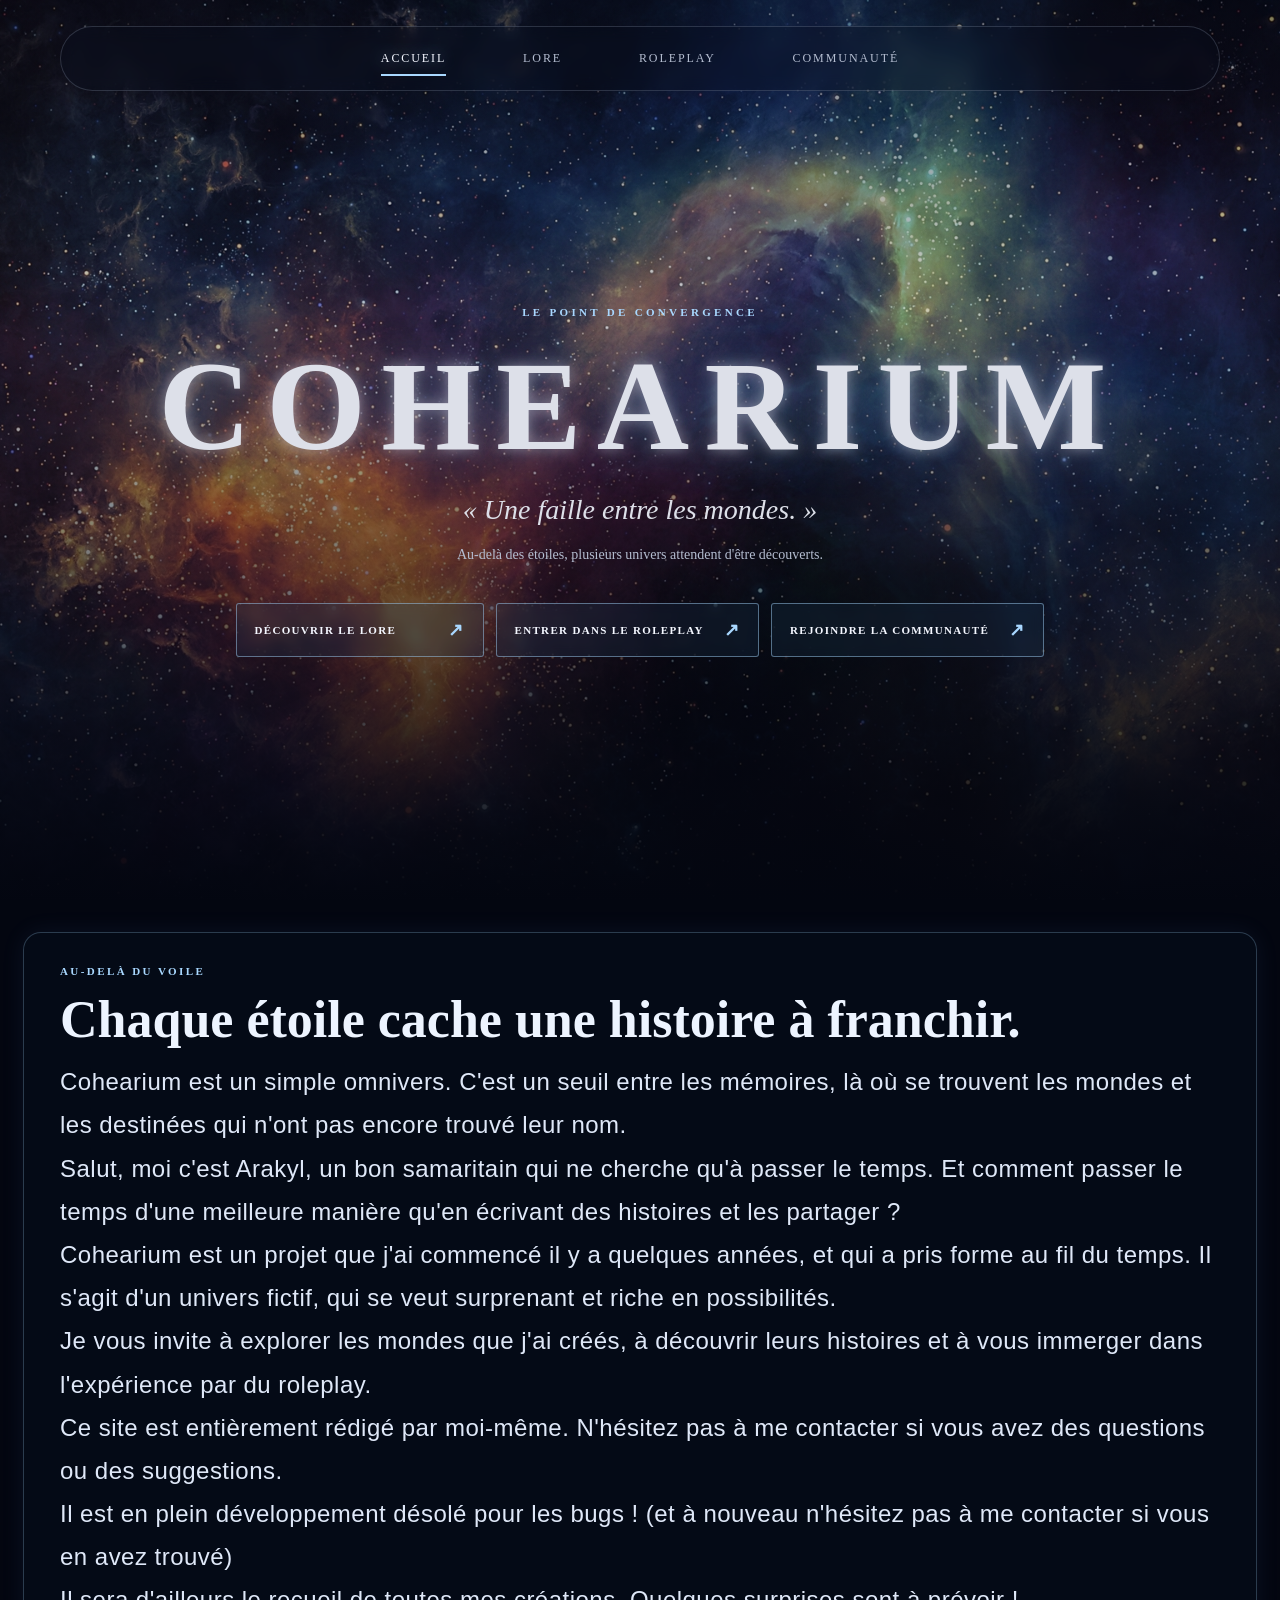
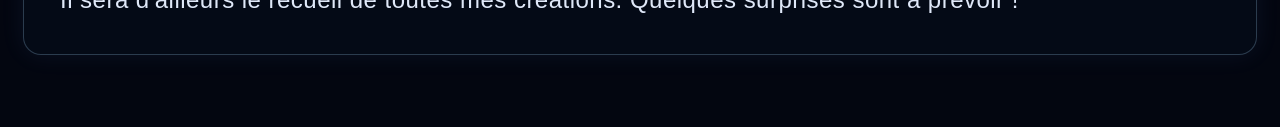
==== commit 006db57e: "Peaks" ====
--- a/index.html
+++ b/index.html
@@ -1,5 +1,6 @@
 <!DOCTYPE html>
 <html lang="fr">
+<link rel="icon" type="image/png" sizes="32x32" href="favicon_02.png">
 <head>
     <meta charset="UTF-8">
     <meta name="viewport" content="width=device-width, initial-scale=1.0">
@@ -35,12 +36,12 @@
     <section class="site-outro" aria-label="Message de clôture">
         <p class="site-outro-label">Au-delà du voile</p>
         <h2>Chaque étoile cache une histoire à franchir.</h2>
-        <p class="site-outro-copy">Cohearium est un simple omnivers. C'est un seuil entre les mémoires, les mondes et les destinées qui n'ont pas encore trouvé leur nom.</p>
+        <p class="site-outro-copy">Cohearium est un simple omnivers. C'est un seuil entre les mémoires, là où se trouvent les mondes et les destinées qui n'ont pas encore trouvé leur nom.</p>
         <p class="site-outro-copy">Salut, moi c'est Arakyl, un bon samaritain qui ne cherche qu'à passer le temps. Et comment passer le temps d'une meilleure manière qu'en écrivant des histoires et les partager ?</p>
         <p class="site-outro-copy">Cohearium est un projet que j'ai commencé il y a quelques années, et qui a pris forme au fil du temps. Il s'agit d'un univers fictif, qui se veut surprenant et riche en possibilités.</p>
         <p class="site-outro-copy">Je vous invite à explorer les mondes que j'ai créés, à découvrir leurs histoires et à vous immerger dans l'expérience par du roleplay.</p>
         <p class="site-outro-copy">Ce site est entièrement rédigé par moi-même. N'hésitez pas à me contacter si vous avez des questions ou des suggestions.</p>
-        <p class="site-outro-copy">Il es en plein développement désolé pour les bugs ! (et à nouveau n'hésitez pas à me contacter si vous en avez trouvé)</p>
+        <p class="site-outro-copy">Il est en plein développement désolé pour les bugs ! (et à nouveau n'hésitez pas à me contacter si vous en avez trouvé)</p>
         <p class="site-outro-copy">Il sera d'ailleurs le recueil de toutes mes créations. Quelques surprises sont à prévoir !</p>
     </section>
 </body>
--- a/style.css
+++ b/style.css
@@ -14,17 +14,18 @@
 /* RÃ©initialisation des marges et du fond de page */
 html, body {
 	margin: 0;
+	padding: 0;
 }
 html {
 	overflow-y: scroll;
 }
 /* Fond de page sombre pour toutes les pages */
 body {
-	background: #050912;
+	background: rgba(3, 6, 16, 1);
 }
 
 /* =========================
-   NAVIGATION GLOBALE - début
+   NAVIGATION GLOBALE
    ========================= */
 
 /* Bloc du header partagé : position du menu sur toutes les pages */
@@ -78,12 +79,14 @@
 
 /* Surbrillance du lien actif ou survolé : couleur et ombre */
 .main-menu a:hover,
+.main-menu a:focus-visible,
 .main-menu a.active {
 	color: #f4f7ff;
 	text-shadow: 0 0 16px rgba(169, 216, 255, 0.8);
 }
 
 .main-menu a:hover::after,
+.main-menu a:focus-visible::after,
 .main-menu a.active::after {
 	transform: scaleX(1);
 }
@@ -102,8 +105,54 @@
 }
 
 /* =========================
-   NAVIGATION GLOBALE - fin
+   CARTES CARREES
    ========================= */
+
+.card {
+	display: flex;
+	flex-direction: column;
+	align-items: center;
+	justify-content: flex-end;
+	width: min(42vw, 500px);
+	height: clamp(260px, 36vw, 420px);
+	padding: 24px;
+	border: 1px solid rgba(218, 231, 255, 0.28);
+	border-radius: 18px;
+	box-shadow: 0 0 26px rgba(125, 164, 255, 0.18);
+	text-decoration: none;
+	transition: transform 220ms ease, box-shadow 220ms ease, border-color 220ms ease;
+	margin-bottom: 55px;
+}
+
+/* =========================
+   CARTES TERRITOIRRES
+   ========================= */
+
+.territoire-card {
+	display: flex;
+	flex-direction: column;
+	align-items: center;
+	justify-content: flex-end;
+	width: min(28vw, 325px);
+	height: clamp(180px, 30vw, 280px);
+	padding: 24px;
+	border: 1px solid rgba(218, 231, 255, 0.28);
+	border-radius: 18px;
+	box-shadow: 0 0 26px rgba(125, 164, 255, 0.18);
+	text-decoration: none;
+	transition: transform 220ms ease, box-shadow 220ms ease, border-color 220ms ease;
+	margin: 15px;
+}
+
+.territoire-card:hover,
+.territoire-card:focus-visible,
+.card:hover,
+.card:focus-visible {
+	transform: translateY(-3px);
+	border-color: rgba(169, 216, 255, 0.7);
+	box-shadow: 0 0 28px rgba(125, 164, 255, 0.28);
+}
+
 
 /* Entètes spécifiques aux pages : page lore, page vixy, page système */
 .lore-header,
@@ -111,6 +160,86 @@
 .system-header {
 	padding-top: 0;
 	background: transparent;
+}
+
+/* =========================
+   PANNEAUX DÉROULANTS
+   ========================= */
+
+.panel {
+	position: relative;
+	grid-column: 2;
+	min-width: 0;
+	margin-bottom: 20px;
+	border: 1px solid rgba(169, 216, 255, 0.3);
+	border-radius: 4px;
+	background: rgba(7, 14, 28, 0.8);
+	box-shadow: 0 18px 60px rgba(0, 0, 0, 0.3);
+	backdrop-filter: blur(10px);
+	overflow: hidden;
+}
+
+.panel:not(:last-child) {
+    margin-bottom: 40px;
+}
+
+.panel summary {
+	position: relative;
+	z-index: 1;
+	padding: 24px 28px;
+	color: #f4f7ff;
+	font-family: Georgia, 'Times New Roman', serif;
+	font-size: clamp(24px, 3vw, 34px);
+	font-weight: 700;
+	letter-spacing: 0.04em;
+	list-style: none;
+	cursor: pointer;
+}
+
+.panel summary::-webkit-details-marker {
+	display: none;
+}
+
+.panel summary::after {
+	content: '+';
+	float: right;
+	color: #a9d8ff;
+	font-family: 'Trebuchet MS', sans-serif;
+	font-size: 25px;
+	font-weight: 400;
+}
+
+.panel[open] summary::after {
+	content: '−';
+}
+
+.panel summary:hover,
+.panel summary:focus-visible {
+	text-shadow: 0 0 16px rgba(169, 216, 255, 0.75);
+}
+
+.panel-content {
+    position: relative;
+    z-index: 1;
+    max-height: 0;
+    overflow: hidden;
+    padding: 0 28px;
+    border-top: 1px solid rgba(218, 231, 255, 0.14);
+    opacity: 0;
+    transition: max-height 400ms ease, opacity 250ms ease, padding 400ms ease;
+}
+
+.panel[open] .panel-content {
+    opacity: 1;
+    padding: 0 28px 28px;
+}
+
+.panel-content p {
+	margin: 22px 0 0;
+	color: #d6deec;
+	font-family: Georgia, 'Times New Roman', serif;
+	font-size: 17px;
+	line-height: 1.8;
 }
 
 
@@ -131,7 +260,13 @@
 .site-header::after {
 	z-index: 0;
 	pointer-events: none;
-	background: radial-gradient(circle at 50% 48%, rgba(123, 184, 255, 0.15), transparent 31%), linear-gradient(90deg, rgba(2, 7, 17, 0.54), transparent 50%, rgba(2, 7, 17, 0.36));
+	background: radial-gradient(
+		circle at 50% 48%, 
+		rgba(123, 184, 255, 0.15), 
+		transparent 31%), 
+		linear-gradient(90deg, rgba(2, 7, 17, 0.54), 
+		transparent 50%, 
+		rgba(2, 7, 17, 0.36));
 }
 
 /* Hero de la page d'accueil : fond galaxie + titre principal */
@@ -356,4 +491,829 @@
 		width: 100%;
 		min-width: 0;
 	}
+}
+
+/* =========================
+   PAGE LORE
+   ========================= */
+
+   /* Hero de la page lore : fond galaxie + titre principal */
+.lore-header {
+	min-height: 100vh;
+	display: flex;
+	flex-direction: column;
+	overflow: visible;
+	background:
+		linear-gradient(
+			180deg,
+			rgba(3, 6, 16, 0.5) 0%,
+			rgba(3, 6, 16, 0.32) 12%,
+			rgba(3, 6, 16, 0.82) 38%,
+			rgba(3, 6, 16, 1) 50%,
+			rgba(3, 6, 16, 1) 100%
+		),
+		url('galaxy.jpg') center / cover no-repeat;
+}
+
+.lore-hero::after {
+	z-index: 0;
+	pointer-events: none;
+	background: radial-gradient(
+		circle at 50% 48%,
+		rgba(123, 184, 255, 0.15), 
+		transparent 31%), 
+		linear-gradient(90deg, rgba(2, 7, 17, 0.54), 
+		transparent 50%, 
+		rgba(2, 7, 17, 0.36)
+	);
+}
+
+.lore-hero {
+	position: relative;
+	min-height: 420px;
+	padding: 76px 0 120px;
+}
+
+.lore-hero-inner {
+	position: relative;
+	z-index: 1;
+	width: min(1160px, calc(100% - 64px));
+	margin: 0 auto;
+}
+
+.lore-kicker {
+	margin: 0 0 12px;
+	color: #a9d8ff;
+	font-size: 11px;
+	font-weight: 700;
+	letter-spacing: 0.26em;
+	text-transform: uppercase;
+}
+
+.lore-title {
+	margin: 30px 0;
+	color: #dde0e9;
+	font-family: Georgia, 'Times New Roman', serif;
+	font-size: clamp(44px, 8vw, 90px);
+	font-weight: 800;
+	letter-spacing: 0.08em;
+	text-transform: uppercase;
+	text-shadow: 0 0 14px rgba(244, 247, 255, 0.45),
+                 0 0 48px rgba(128, 194, 255, 0.38);
+}
+
+.lore-content {
+	position: absolute;
+	left: 50%;
+	transform: translateX(-50%);
+	width: min(1160px, calc(100% - 64px));
+	margin: 0 auto;
+	padding: 24px 0 80px;
+}
+
+.lore-section-title {
+	margin: 0 0 20px;
+	color: #edf4ff;
+	font-family: Georgia, 'Times New Roman', serif;
+	font-size: clamp(28px, 4vw, 46px);
+	font-weight: 700;
+	letter-spacing: 0.04em;
+	text-shadow: 0 0 14px rgba(244, 247, 255, 0.45),
+                 0 0 48px rgba(128, 194, 255, 0.38);
+}
+
+/* Carte Lore : style spécifique */
+.hexaria-card {
+	background: linear-gradient(
+		180deg, 
+		rgba(3, 6, 16, 0.5), 
+		rgba(3, 6, 16, 0.2) 35%, 
+		rgba(3, 6, 16, 0.99) 100%), 
+		url('hexaria.jpg') center / cover no-repeat;
+}
+
+.vixy-card {
+	background: linear-gradient(
+		180deg, 
+		rgba(3, 6, 16, 0.5), 
+		rgba(3, 6, 16, 0.2) 35%, 
+		rgba(3, 6, 16, 0.99) 100%), 
+		url('vixy.jpg') center / cover no-repeat;
+}
+
+.dark-world-card {
+	background: linear-gradient(
+		180deg, 
+		rgba(3, 6, 16, 0.5), 
+		rgba(3, 6, 16, 0.2) 35%, 
+		rgba(3, 6, 16, 0.99) 100%), 
+		url('dark-world.jpg') center / cover no-repeat;
+}
+
+.astral-world-card {
+	background: linear-gradient(
+		180deg, 
+		rgba(3, 6, 16, 0.5), 
+		rgba(3, 6, 16, 0.2) 35%, 
+		rgba(3, 6, 16, 0.99) 100%), 
+		url('astral-world.jpg') center / cover no-repeat;
+}
+
+.incréé-card {
+	background: linear-gradient(
+		180deg, 
+		rgba(3, 6, 16, 0.5), 
+		rgba(3, 6, 16, 0.2) 35%, 
+		rgba(3, 6, 16, 0.99) 100%), 
+		url('incréé.jpg') center / cover no-repeat;
+}
+
+.card-label {
+	color: #ffffff;
+	font-size: 22px;
+	font-weight: 700;
+	letter-spacing: 0.12em;
+	text-transform: uppercase;
+	text-shadow: 0 0 18px rgba(0, 0, 0, 0.45);
+}
+
+/* Placement des cartes */
+.lore-cards {
+    display: flex;
+    justify-content: center;
+    gap: 24px;
+    flex-wrap: wrap;
+}
+
+/* =========================
+   PAGE VIXY
+   ========================= */
+
+.vixy-page {
+	min-height: 100vh;
+	padding-bottom: 80px;
+	background:
+		linear-gradient(
+		90deg, 
+		rgba(5, 9, 18, 0.86) 0%, 
+		rgba(5, 9, 18, 0.7) 30%, 
+		rgba(5, 9, 18, 0.86) 100%),
+		url('vixy.jpg') center / cover no-repeat fixed;
+	color: var(--ink);
+	font-family: "Segoe UI", Tahoma, sans-serif;
+}
+
+.vixy-shell {
+	width: min(1180px, calc(100% - 64px));
+	margin: 42px auto 0;
+	display: grid;
+	grid-template-columns: 220px minmax(0, 1fr);
+	gap: 28px;
+	align-items: start;
+}
+
+
+/* menu vertical - Vixy */
+.side-menu {
+	position: sticky;
+	top: 32px;
+	display: flex;
+	flex-direction: column;
+	gap: 10px;
+	padding: 18px 16px;
+	border: 1px solid rgba(218, 231, 255, 0.18);
+	border-radius: 18px;
+	background: rgba(8, 12, 22, 0.6);
+	backdrop-filter: blur(8px);
+	box-shadow: 0 0 24px rgba(101, 137, 255, 0.12);
+}
+
+.side-menu a {
+	padding: 12px 14px;
+	border-radius: 12px;
+	color: #ccd7ee;
+	font-size: 0.82rem;
+	letter-spacing: 0.14em;
+	text-transform: uppercase;
+	text-decoration: none;
+	transition: 180ms ease;
+}
+
+.side-menu a:hover,
+.side-menu a:focus-visible,
+.side-menu a.current {
+	background: rgba(132, 179, 255, 0.12);
+	color: #f4f7ff;
+	box-shadow: inset 0 0 0 1px rgba(169, 216, 255, 0.24);
+}
+
+/* style paragraphe et titre de la page vixy */
+.vixy-content {
+	padding: 32px clamp(20px, 4vw, 46px) 28px;
+	border: 1px solid rgba(218, 231, 255, 0.16);
+	border-radius: 24px;
+	background: rgba(7, 10, 19, 0.62);
+	backdrop-filter: blur(10px);
+	box-shadow: 0 18px 42px rgba(0, 0, 0, 0.26);
+}
+
+.eyebrow {
+	margin: 0 0 16px;
+	color: #a9d8ff;
+	font-size: 11px;
+	font-weight: 700;
+	letter-spacing: 0.24em;
+	text-transform: uppercase;
+}
+
+.vixy-content h1 {
+	margin: 0;
+	font-family: Georgia, 'Times New Roman', serif;
+	font-size: clamp(40px,7vw, 70px);
+	line-height: 0.9;
+	letter-spacing: 0.08em;
+	text-transform: uppercase;
+	text-shadow: 0 0 18px rgba(156, 214, 255, 0.28);
+}
+
+.intro {
+	margin: 18px 0 26px;
+	max-width: 540px;
+	color: #d5dced;
+	font-size: 1.12rem;
+	font-style: italic;
+}
+
+.vixy-article {
+	display: grid;
+	gap: 18px;
+	padding-top: 8px;
+	color: #ebf1ff;
+	font-size: 1.04rem;
+	line-height: 1.8;
+}
+
+.vixy-article p {
+	margin: 0;
+}
+
+/* =========================
+   PAGE SYSTEME
+   ========================= */
+
+.myrr-panel::before {
+	content: '';
+	position: absolute;
+	right: 0;
+	top: 0;
+	width: 230px;
+	height: 190px;
+	background: linear-gradient(
+		135deg, 
+		rgba(5, 9, 18, 0.05), 
+		rgba(5, 9, 18, 0.92) 78%), 
+		url('myrr.jpg') center / cover no-repeat;
+	opacity: 0;
+	pointer-events: none;
+	transition: opacity 300ms ease;
+	mask-image: radial-gradient(ellipse at top right, black 0%, transparent 72%);
+}
+
+.myrr-panel:hover::before,
+.myrr-panel[open]::before {
+	opacity: 0.8;
+}
+
+.armement-panel::before {
+	content: '';
+	position: absolute;
+	right: 0;
+	top: 0;
+	width: 230px;
+	height: 190px;
+	background: linear-gradient(
+		135deg,
+		rgba(5, 9, 18, 0.05), 
+		rgba(5, 9, 18, 0.92) 78%), 
+		url('armement.jpg') center / cover no-repeat;
+	opacity: 0;
+	pointer-events: none;
+	transition: opacity 300ms ease;
+	mask-image: radial-gradient(ellipse at top right, black 0%, transparent 72%);
+}
+
+.armement-panel:hover::before,
+.armement-panel[open]::before {
+	opacity: 0.8;
+}
+
+@media (max-width: 700px) {
+	.vixy-content,
+	.system-content {
+		width: calc(100% - 32px);
+		grid-template-columns: 1fr;
+		gap: 20px;
+	}
+
+	.article {
+		grid-column: auto;
+	}
+
+	.panel {
+		grid-column: auto;
+	}
+
+	.system-header {
+		min-height: 400px;
+		padding-bottom: 60px;
+	}
+
+	.system-page .vixy-heading {
+		width: 100%;
+		margin-left: 0;
+	}
+
+	.system-page .system-content {
+		width: calc(100% - 32px);
+		margin: -20px auto 0;
+		padding: 0 0 70px;
+	}
+
+	.panel-content {
+		padding: 0 20px 20px;
+	}
+
+	.panel-content p {
+		font-size: 16px;
+		line-height: 1.7;
+	}
+}
+
+.nexora-card {
+	background: linear-gradient(
+		180deg, 
+		rgba(3, 6, 16, 0.5), 
+		rgba(3, 6, 16, 0.2) 35%, 
+		rgba(3, 6, 16, 0.99) 100%), 
+		url('nexora.jpg') center / cover no-repeat;
+}
+
+.peak-card {
+	background: linear-gradient(
+		180deg, 
+		rgba(3, 6, 16, 0.5), 
+		rgba(3, 6, 16, 0.2) 35%, 
+		rgba(3, 6, 16, 0.99) 100%), 
+		url('peaks.jpg') center / cover no-repeat;
+}
+
+.traagh-card {
+	background: linear-gradient(
+		180deg, 
+		rgba(3, 6, 16, 0.5), 
+		rgba(3, 6, 16, 0.2) 35%, 
+		rgba(3, 6, 16, 0.99) 100%), 
+		url('traagh.jpg') center / cover no-repeat;
+}
+
+.corrin-card {
+	background: linear-gradient(
+		180deg, 
+		rgba(3, 6, 16, 0.5), 
+		rgba(3, 6, 16, 0.2) 35%, 
+		rgba(3, 6, 16, 0.99) 100%), 
+		url('corrin.jpg') center / cover no-repeat;
+}
+
+.djalaba-card {
+	background: linear-gradient(
+		180deg, 
+		rgba(3, 6, 16, 0.5), 
+		rgba(3, 6, 16, 0.2) 35%, 
+		rgba(3, 6, 16, 0.99) 100%), 
+		url('djalaba.jpg') center / cover no-repeat;
+}
+
+/* =========================
+   CARROUSEL LORE
+   ========================= */
+
+.lore-carousel {
+	--atlas-line: rgba(223, 234, 255, 0.2);
+	width: min(100%, 1060px);
+	margin: 44px auto 10px;
+	padding: 0;
+	border: 0;
+	background: transparent;
+	box-shadow: none;
+	backdrop-filter: none;
+}
+
+.lore-carousel-heading {
+	display: flex;
+	align-items: center;
+	justify-content: space-between;
+	margin: 0 2px 14px;
+	color: #d8e3f2;
+	font-size: 10px;
+	font-weight: 700;
+	letter-spacing: 0.2em;
+	text-transform: uppercase;
+}
+
+.lore-atlas-label::before {
+	content: '';
+	display: inline-block;
+	width: 18px;
+	height: 1px;
+	margin: 0 10px 3px 0;
+	background: #f0c98b;
+}
+
+.lore-live {
+	display: inline-flex;
+	align-items: center;
+	gap: 8px;
+	color: #aebbd0;
+	font-size: 9px;
+	letter-spacing: 0.12em;
+}
+
+.lore-live span {
+	width: 6px;
+	height: 6px;
+	border-radius: 50%;
+	background: #b7e3c2;
+	box-shadow: 0 0 12px rgba(183, 227, 194, 0.75);
+}
+
+/* =========================
+   CARTE
+   ========================= */
+
+.lore-card {
+	position: relative;
+	display: flex;
+	min-height: 470px;
+	overflow: hidden;
+	border: 1px solid rgba(223, 234, 255, 0.28);
+	border-radius: 3px;
+	background: #080b11;
+	isolation: isolate;
+}
+
+
+/* =========================
+   IMAGE
+   ========================= */
+
+.lore-image {
+	position: absolute;
+	inset: 0;
+	min-width: 0;
+	min-height: 0;
+	overflow: hidden;
+	z-index: -1;
+}
+
+.lore-image img {
+	width: 100%;
+	height: 100%;
+	display: block;
+	object-fit: cover;
+	object-position: center 46%;
+	transform: scale(1.015);
+	transition: opacity 0.35s ease, transform 8s ease;
+}
+
+.lore-image::after {
+	content: '';
+	position: absolute;
+	inset: 0;
+	background:
+		linear-gradient(90deg, rgba(4, 8, 15, 0.86) 0%, rgba(4, 8, 15, 0.48) 42%, rgba(4, 8, 15, 0.06) 100%),
+		linear-gradient(0deg, rgba(4, 8, 15, 0.68), transparent 42%);
+}
+
+.lore-image img.is-changing {
+	opacity: 0.22;
+	transform: scale(1.06);
+}
+
+
+/* =========================
+   TEXTE
+   ========================= */
+
+.lore-content {
+	position: relative;
+	z-index: 1;
+	left: auto;
+	align-self: flex-end;
+	flex: 1;
+	display: flex;
+	flex-direction: column;
+	justify-content: flex-end;
+	min-width: 0;
+	width: auto;
+	transform: none;
+	margin: 0;
+	padding: 46px clamp(26px, 5vw, 64px) 52px;
+}
+
+.lore-index {
+	margin: 0 0 17px;
+	color: #f0c98b;
+	font-size: 10px;
+	font-weight: 700;
+	letter-spacing: 0.18em;
+	text-transform: uppercase;
+}
+
+.lore-content p.lore-index {
+	max-width: none;
+	margin-bottom: 17px;
+	color: #f0c98b;
+	font-size: 10px;
+	line-height: 1.4;
+}
+
+.lore-index span,
+.lore-navigation #lore-counter span {
+	color: rgba(226, 235, 248, 0.52);
+}
+
+.lore-content h2 {
+	margin: 0 0 12px;
+	color: #f5f3ed;
+	font-family: Georgia, 'Times New Roman', serif;
+	font-size: clamp(2.1rem, 4.6vw, 5.4rem);
+	font-weight: 500;
+	line-height: 0.92;
+	letter-spacing: 0;
+	text-shadow: 0 5px 35px rgba(0, 0, 0, 0.32);
+}
+
+.lore-content p {
+	max-width: 450px;
+	margin: 0;
+	color: rgba(240, 243, 248, 0.85);
+	line-height: 1.7;
+	font-size: 1rem;
+}
+
+.lore-content .lore-origin {
+	margin-top: 26px;
+	color: rgba(226, 235, 248, 0.62);
+	font-size: 9px;
+	font-weight: 600;
+	letter-spacing: 0.17em;
+	text-transform: uppercase;
+}
+
+.lore-coordinate {
+	position: absolute;
+	top: 24px;
+	right: 26px;
+	color: rgba(245, 243, 237, 0.78);
+	font-size: 10px;
+	font-variant-numeric: tabular-nums;
+	letter-spacing: 0.16em;
+}
+
+
+/* =========================
+   NAVIGATION
+   ========================= */
+
+.lore-navigation {
+	display: grid;
+	grid-template-columns: minmax(50px, 1fr) auto auto;
+	align-items: center;
+	gap: 18px;
+	margin: 0;
+	padding: 13px 2px 18px;
+}
+
+.lore-progress {
+	height: 1px;
+	background: rgba(223, 234, 255, 0.2);
+}
+
+.lore-progress span {
+	display: block;
+	width: 20%;
+	height: 100%;
+	background: #f0c98b;
+	transition: width 300ms ease;
+}
+
+.lore-arrows {
+	display: flex;
+	gap: 7px;
+}
+
+.lore-navigation button {
+	width: 36px;
+	height: 36px;
+	border: 1px solid var(--atlas-line);
+	border-radius: 2px;
+	background: rgba(9, 16, 32, 0.35);
+	color: #f4f0e8;
+	font-size: 17px;
+	line-height: 1;
+	cursor: pointer;
+	transition: background 0.2s ease, border-color 0.2s ease, transform 0.2s ease;
+}
+
+.lore-navigation button:hover,
+.lore-navigation button:focus-visible {
+	background: rgba(240, 201, 139, 0.13);
+	border-color: #f0c98b;
+	transform: translateY(-2px);
+}
+
+#lore-counter {
+	min-width: 60px;
+	text-align: right;
+	color: #f4f0e8;
+	font-size: 0.78rem;
+	font-weight: 700;
+	font-variant-numeric: tabular-nums;
+}
+
+.lore-thumbnails {
+	display: grid;
+	grid-template-columns: repeat(5, minmax(0, 1fr));
+	gap: 8px;
+}
+
+.lore-thumbnail {
+	position: relative;
+	min-width: 0;
+	height: 76px;
+	overflow: hidden;
+	padding: 0;
+	border: 1px solid rgba(223, 234, 255, 0.18);
+	border-radius: 2px;
+	background: #101722;
+	color: #fff;
+	cursor: pointer;
+	text-align: left;
+}
+
+.lore-thumbnail::after {
+	content: '';
+	position: absolute;
+	inset: 0;
+	background: linear-gradient(0deg, rgba(4, 8, 15, 0.8), rgba(4, 8, 15, 0.05));
+	transition: background 180ms ease;
+}
+
+.lore-thumbnail img {
+	width: 100%;
+	height: 100%;
+	display: block;
+	object-fit: cover;
+	filter: saturate(0.65);
+	transition: transform 250ms ease, filter 250ms ease;
+}
+
+.lore-thumbnail span {
+	position: absolute;
+	z-index: 1;
+	right: 10px;
+	bottom: 9px;
+	left: 10px;
+	overflow: hidden;
+	font-size: 10px;
+	font-weight: 700;
+	letter-spacing: 0.08em;
+	text-overflow: ellipsis;
+	white-space: nowrap;
+}
+
+.lore-thumbnail:hover img,
+.lore-thumbnail.is-current img {
+	filter: saturate(1);
+	transform: scale(1.07);
+}
+
+.lore-thumbnail.is-current {
+	border-color: #f0c98b;
+}
+
+.lore-thumbnail.is-current::after {
+	background: linear-gradient(0deg, rgba(4, 8, 15, 0.75), rgba(4, 8, 15, 0.02));
+}
+
+.lore-thumbnail:focus-visible {
+	outline: 2px solid #f0c98b;
+	outline-offset: 3px;
+}
+
+@media (max-width: 650px) {
+	.page-header {
+		width: calc(100% - 32px);
+		margin-top: 16px;
+	}
+
+	.page-header .main-menu {
+		flex-wrap: wrap;
+		justify-content: center;
+		gap: 8px 16px;
+		padding: 12px 10px;
+	}
+
+	.page-header .main-menu a {
+		font-size: 8px;
+	}
+
+	.vixy-shell {
+		width: min(100% - 32px, 1180px);
+		grid-template-columns: minmax(0, 1fr);
+		gap: 14px;
+	}
+
+	.vixy-shell .side-menu {
+		position: static;
+		flex-direction: row;
+		gap: 4px;
+		overflow-x: auto;
+		padding: 8px;
+		scrollbar-width: none;
+	}
+
+	.vixy-shell .side-menu::-webkit-scrollbar {
+		display: none;
+	}
+
+	.vixy-shell .side-menu a {
+		flex: 0 0 auto;
+		padding: 10px 12px;
+	}
+
+	.vixy-content {
+		box-sizing: border-box;
+		width: 100%;
+		min-width: 0;
+	}
+
+	.lore-carousel {
+		width: 100%;
+		margin: 34px auto 0;
+	}
+
+	.lore-card {
+		min-height: 420px;
+    }
+
+	.lore-image::after {
+		background:
+			linear-gradient(90deg, rgba(4, 8, 15, 0.52), rgba(4, 8, 15, 0.03)),
+			linear-gradient(0deg, rgba(4, 8, 15, 0.88), transparent 74%);
+    }
+
+    .lore-content {
+		padding: 34px 24px 32px;
+	}
+
+	.lore-content h2 {
+		font-size: clamp(3rem, 15vw, 5rem);
+	}
+
+	.lore-content .lore-origin {
+		margin-top: 19px;
+	}
+
+	.lore-thumbnails {
+		grid-template-columns: repeat(5, minmax(76px, 1fr));
+		overflow-x: auto;
+		padding: 2px 1px 7px;
+		scrollbar-width: thin;
+		scrollbar-color: rgba(240, 201, 139, 0.5) transparent;
+	}
+
+	.lore-thumbnail {
+		height: 66px;
+	}
+
+	.lore-thumbnail span {
+		font-size: 9px;
+	}
+
+	.lore-navigation {
+		gap: 12px;
+    }
+
+}
+
+@media (prefers-reduced-motion: reduce) {
+	.lore-image img,
+	.lore-navigation button,
+	.lore-progress span,
+	.lore-thumbnail img,
+	.lore-thumbnail::after {
+		transition: none;
+	}
 }
